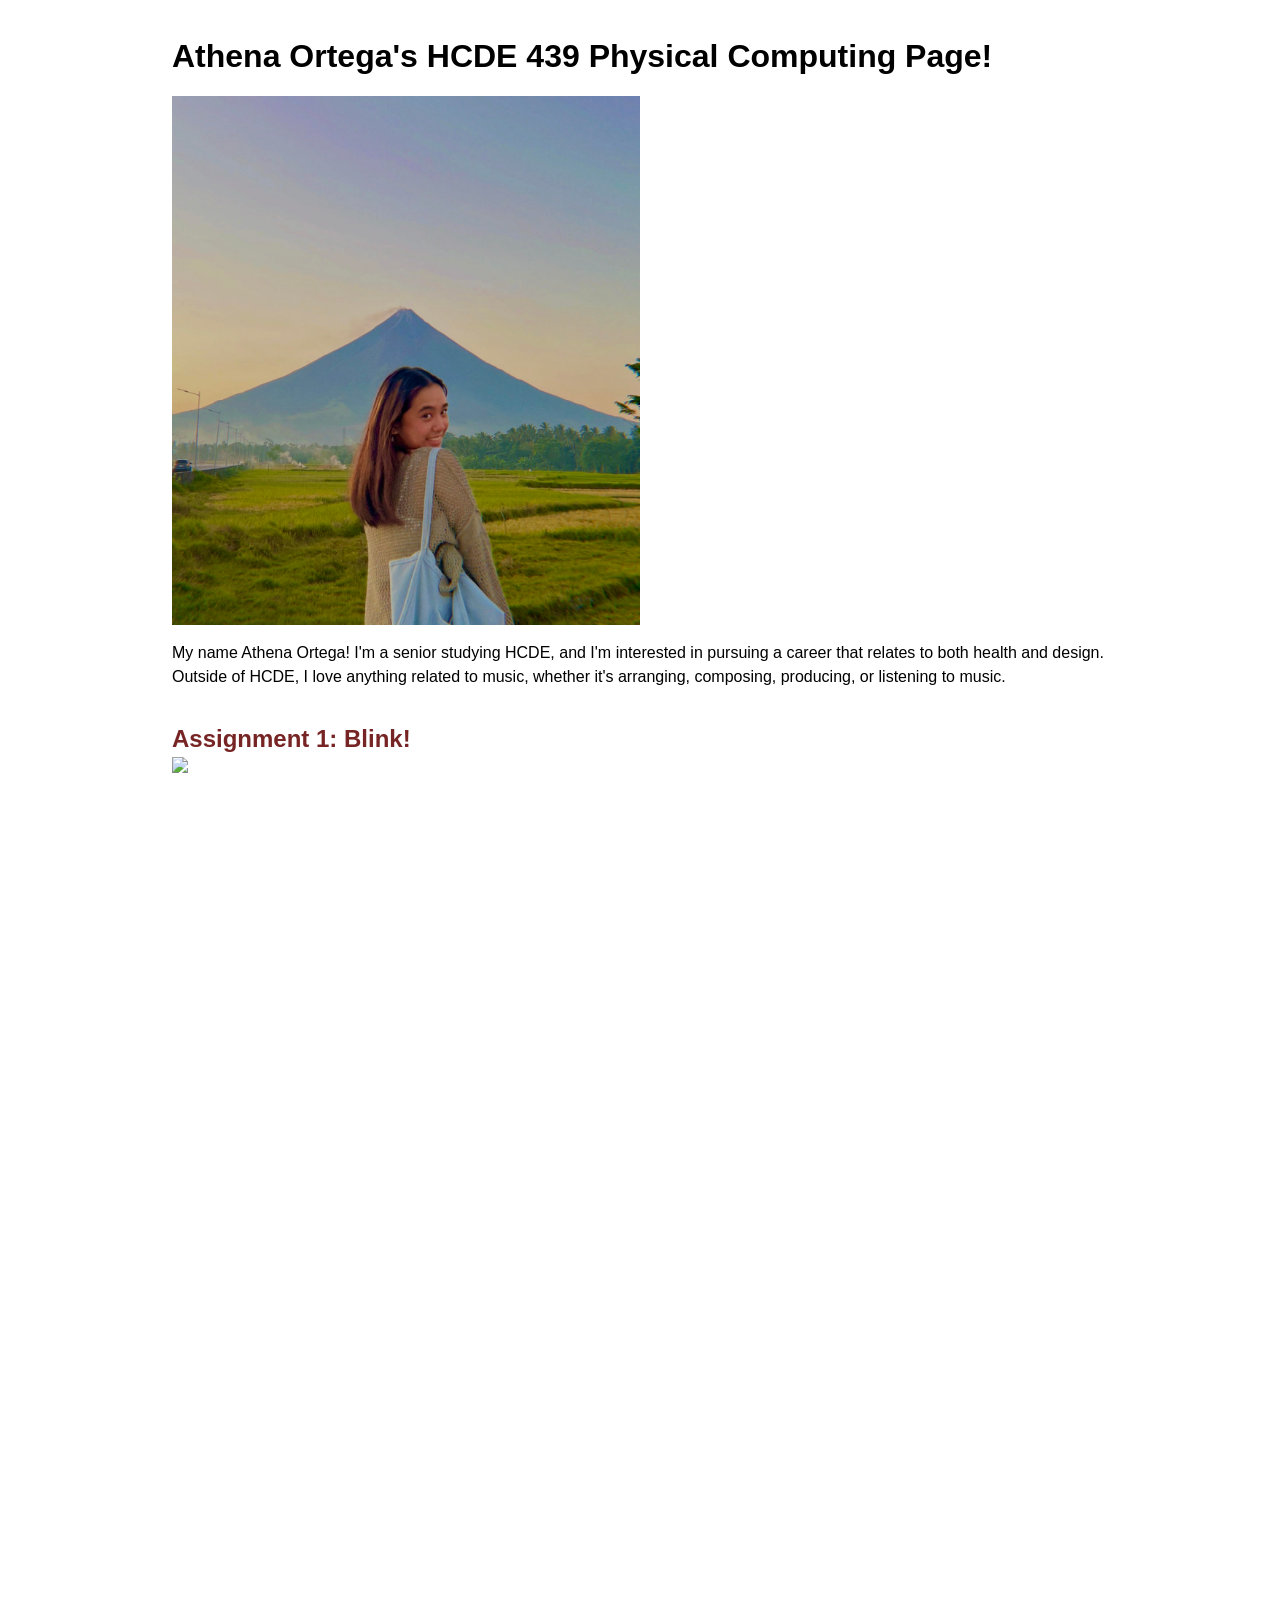
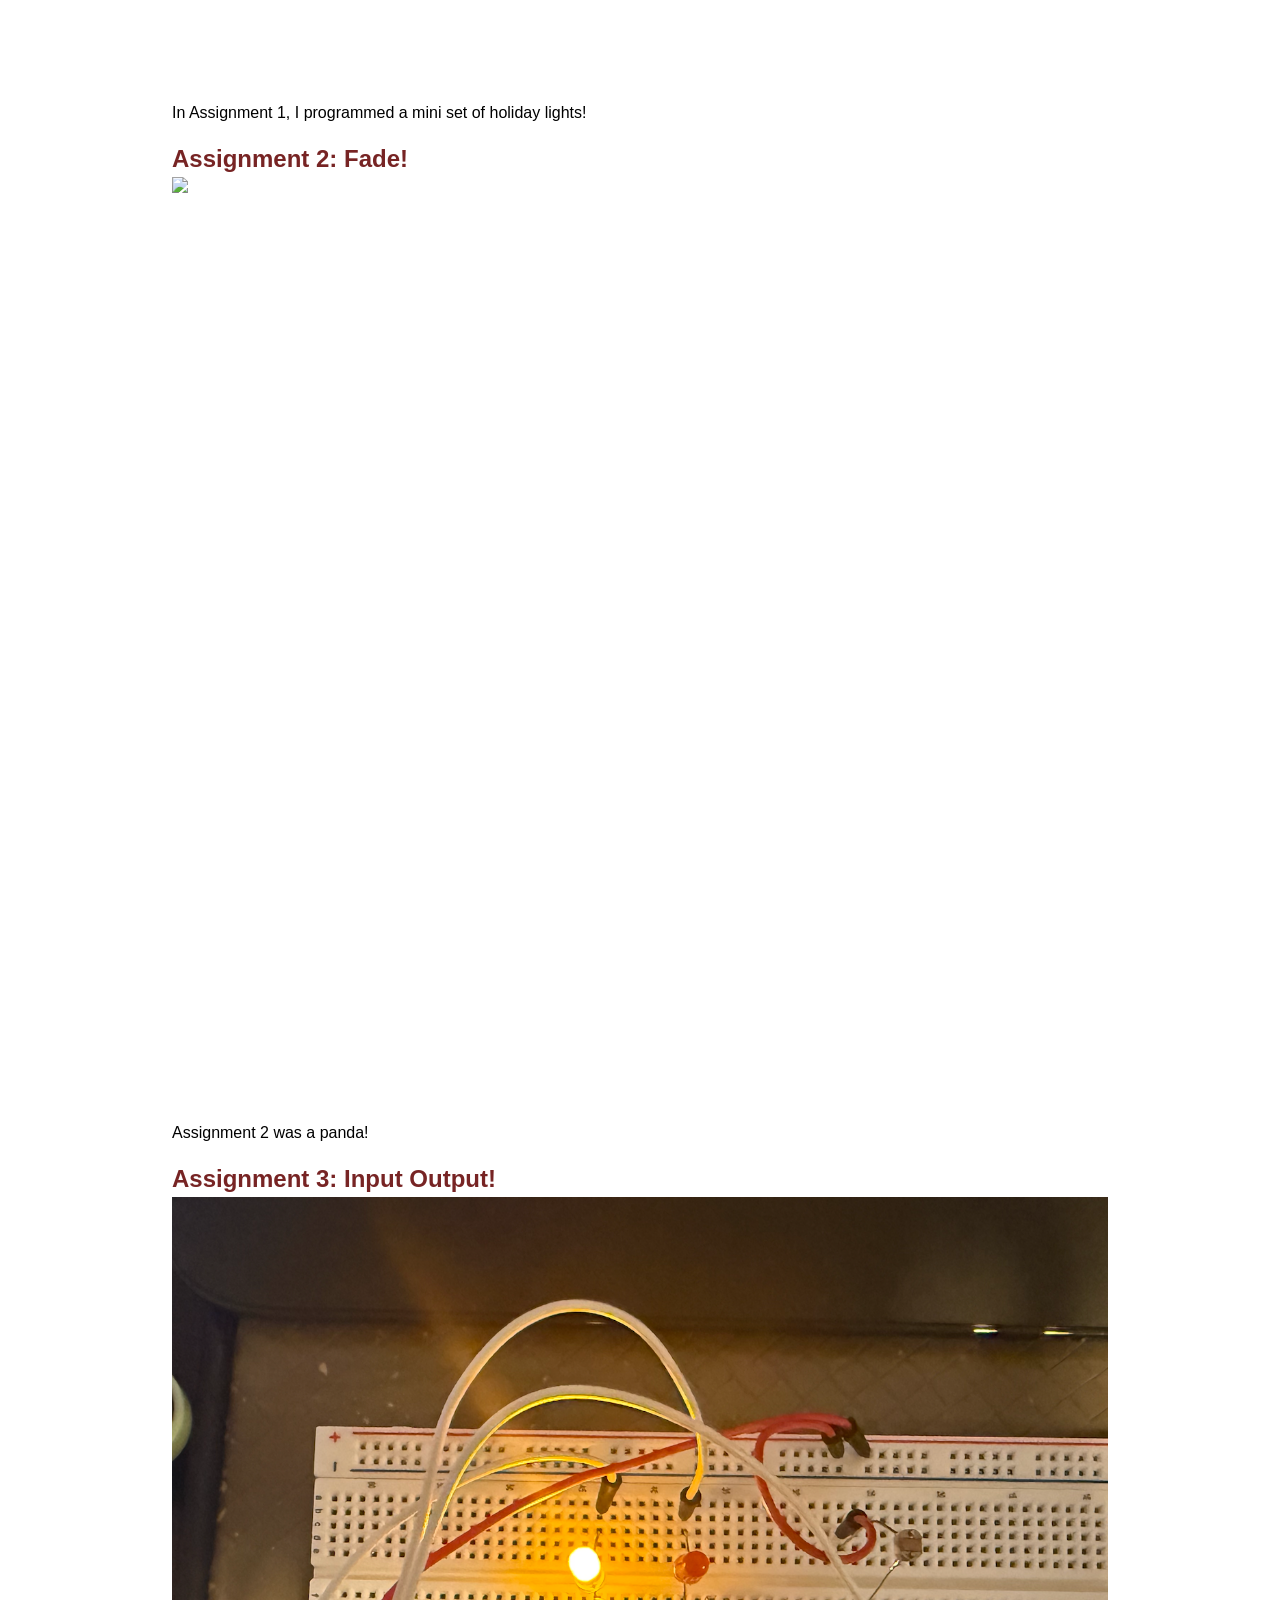
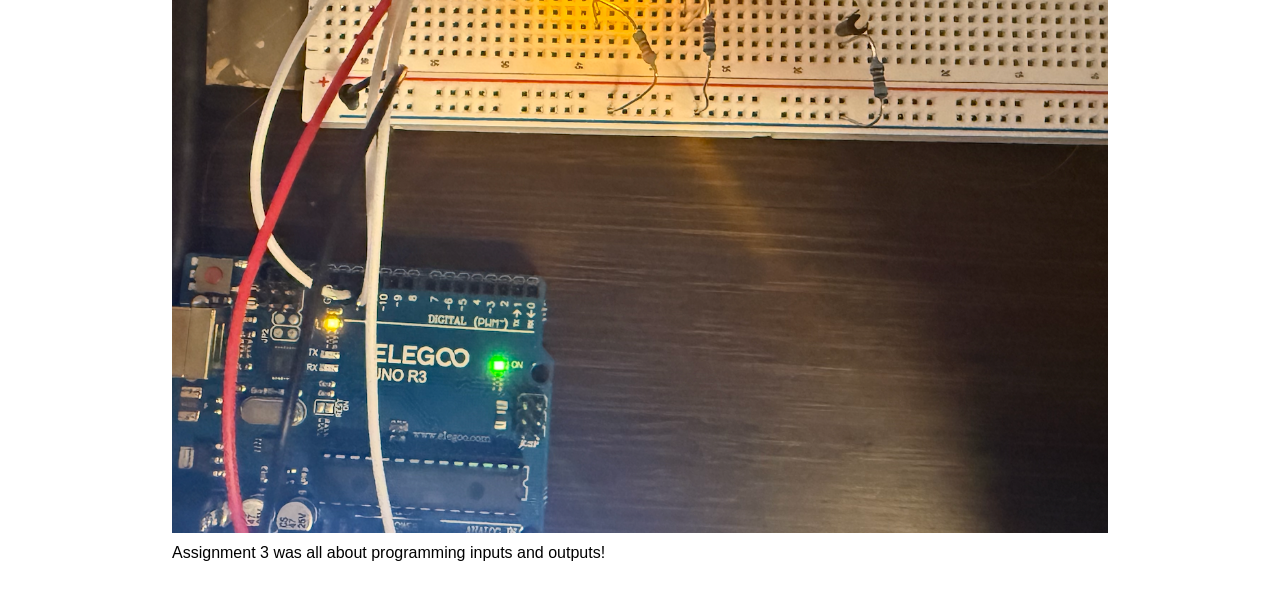
==== docs/index.html @ edb91217 "Update index.html" ====
<!DOCTYPE html>
<html>
  <head>
    <meta charset="utf-8" />
    <meta name="viewport" content="width=device-width, maximum-scale=1.0" />

    <title>Athena Ortega's HCDE 439 Physical Computing Page!</title>

    <link href="style.css" rel="stylesheet" />
  </head>
  <body>
    <h1>Athena Ortega's HCDE 439 Physical Computing Page!</h1>

    <div class="header">
      <img src="AthenaPhoto.jpeg" />
      <p>
        My name Athena Ortega! I'm a senior studying HCDE, and I'm interested in
        pursuing a career that relates to both health and design. Outside of HCDE, I love 
        anything related to music, whether it's arranging, composing, producing, or
        listening to music.
      </p>
    </div>

    <div class="grid">
      <div class="assignment">
        <a href="a1.html">
          <h2>Assignment 1: Blink!</h2>
          <img src="A1_Blinky.gif" />
        </a>
        <p>In Assignment 1, I programmed a mini set of holiday lights!</p>
      </div>

      <div class="assignment">
        <a href="a2.html">
          <h2>Assignment 2: Fade!</h2>
          <img src="A2_Fade_Compressed_Final.png" />
        </a>
        <p>Assignment 2 was a panda!</p>
      </div>


      <div class="assignment">
        <a href="a3.html">
          <h2>Assignment 3: Input Output!</h2>
          <img src="A3_Overview_Photo_Final.png" />
        </a>
        <p>Assignment 3 was all about programming inputs and outputs!</p>
      </div>
    </div>
  </body>
</html>
---- docs/style.css ----
@import url("https://fonts.googleapis.com/css2?family=Inter:wght@100;200;300;400;500;600;700;800;900&display=swap");

*,
*::before,
*::after {
  box-sizing: border-box;
}

* {
  margin: 0;
}

img,
picture,
video,
canvas,
svg {
  display: block;
  max-width: 100%;
}

body {
  font-family: "Inter", sans-serif;
  line-height: 1.5;
  -webkit-font-smoothing: antialiased;
  max-width: 1000px;
  padding: 2em;
  margin: auto;
}

h1 {
  font-weight: 800;
}

h2 {
  font-weight: 700;
}

.header {
  display: flex;
  flex-direction: column;
  gap: 1em;
  margin-top: 1em;
}

.header img {
  width: 50%;
  object-fit: cover;
}

body {
  column-count: 1;
  font-family: Arial, sans-serif;
}

.grid {
  display: grid;
  grid-template-columns: 1fr;
  gap: 1em;
  margin-top: 2em;
}

.assignment a {
  color: #772424;
  text-decoration: none;
}

.assignment a:hover {
  color: #f06;
}

.assignment img {
  aspect-ratio: 1;
  object-fit: cover;
}

.assignment p {
  margin-top: 0.5em;
}
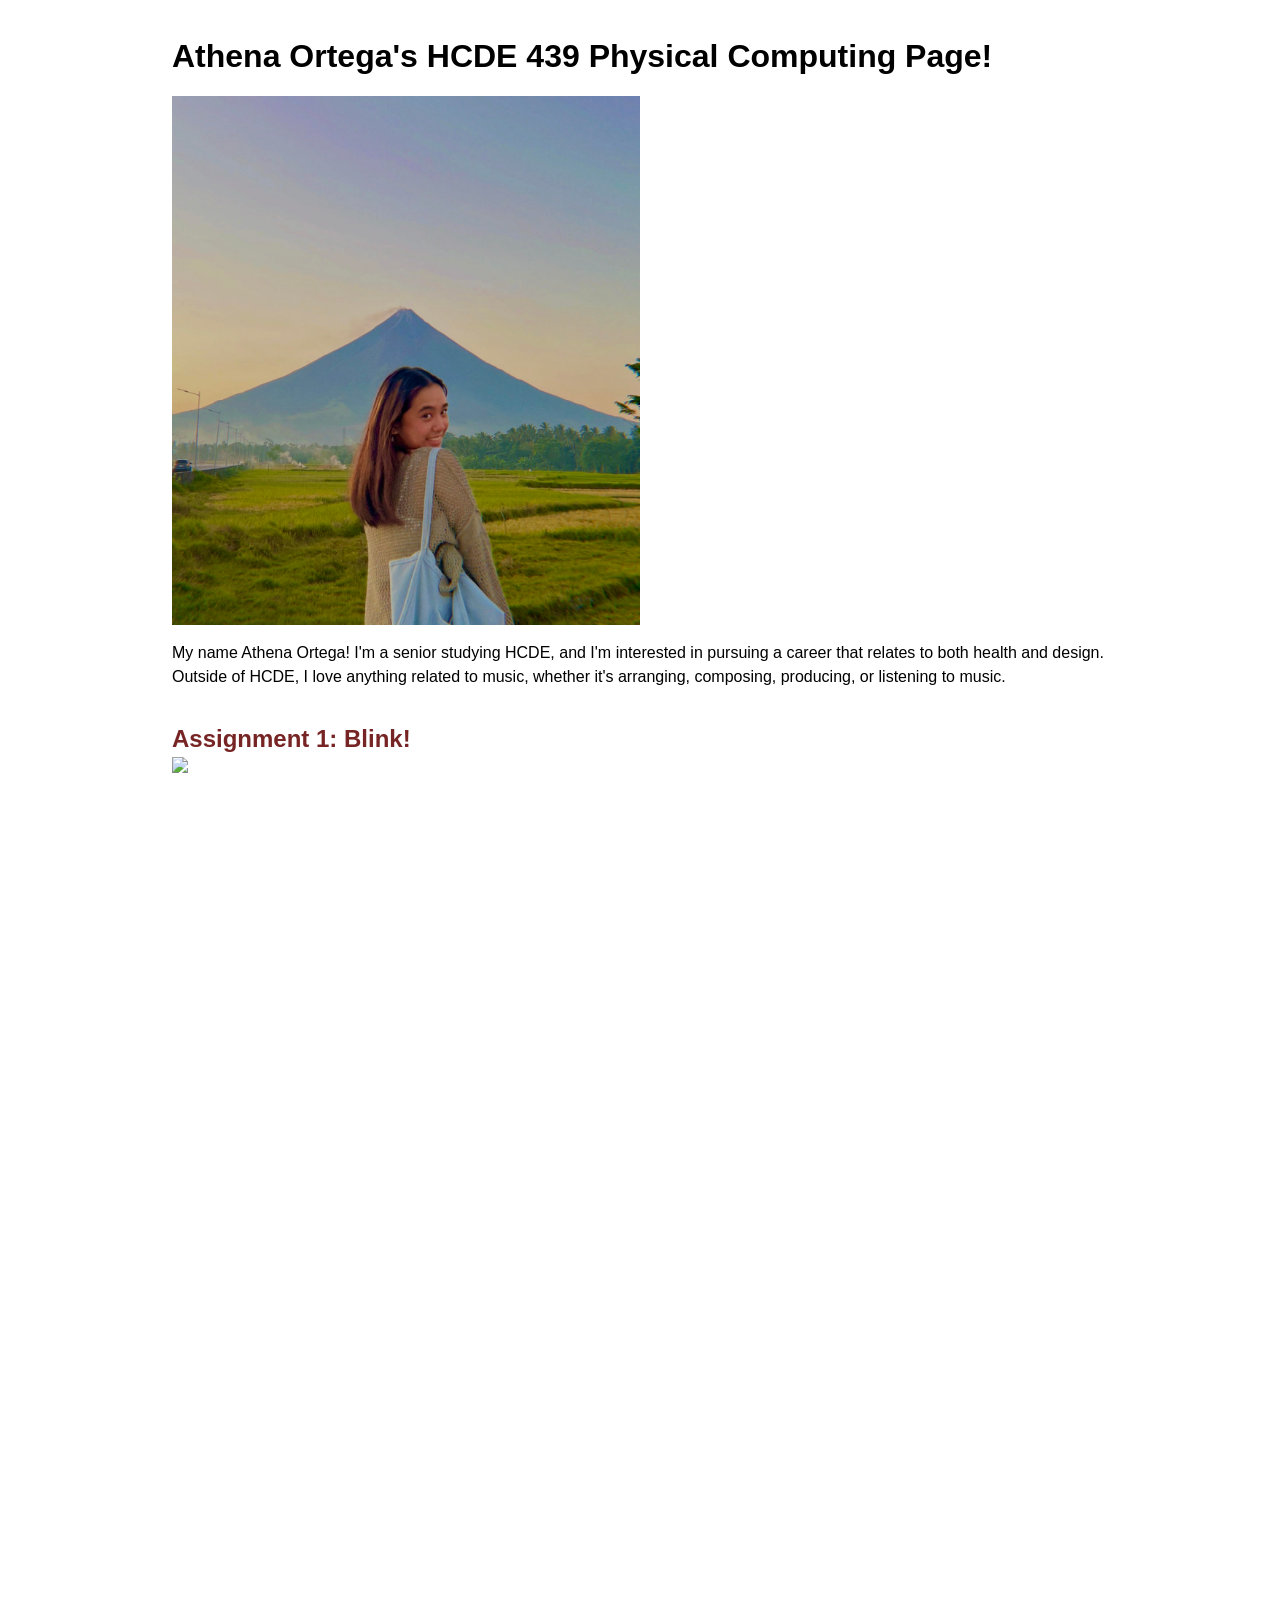
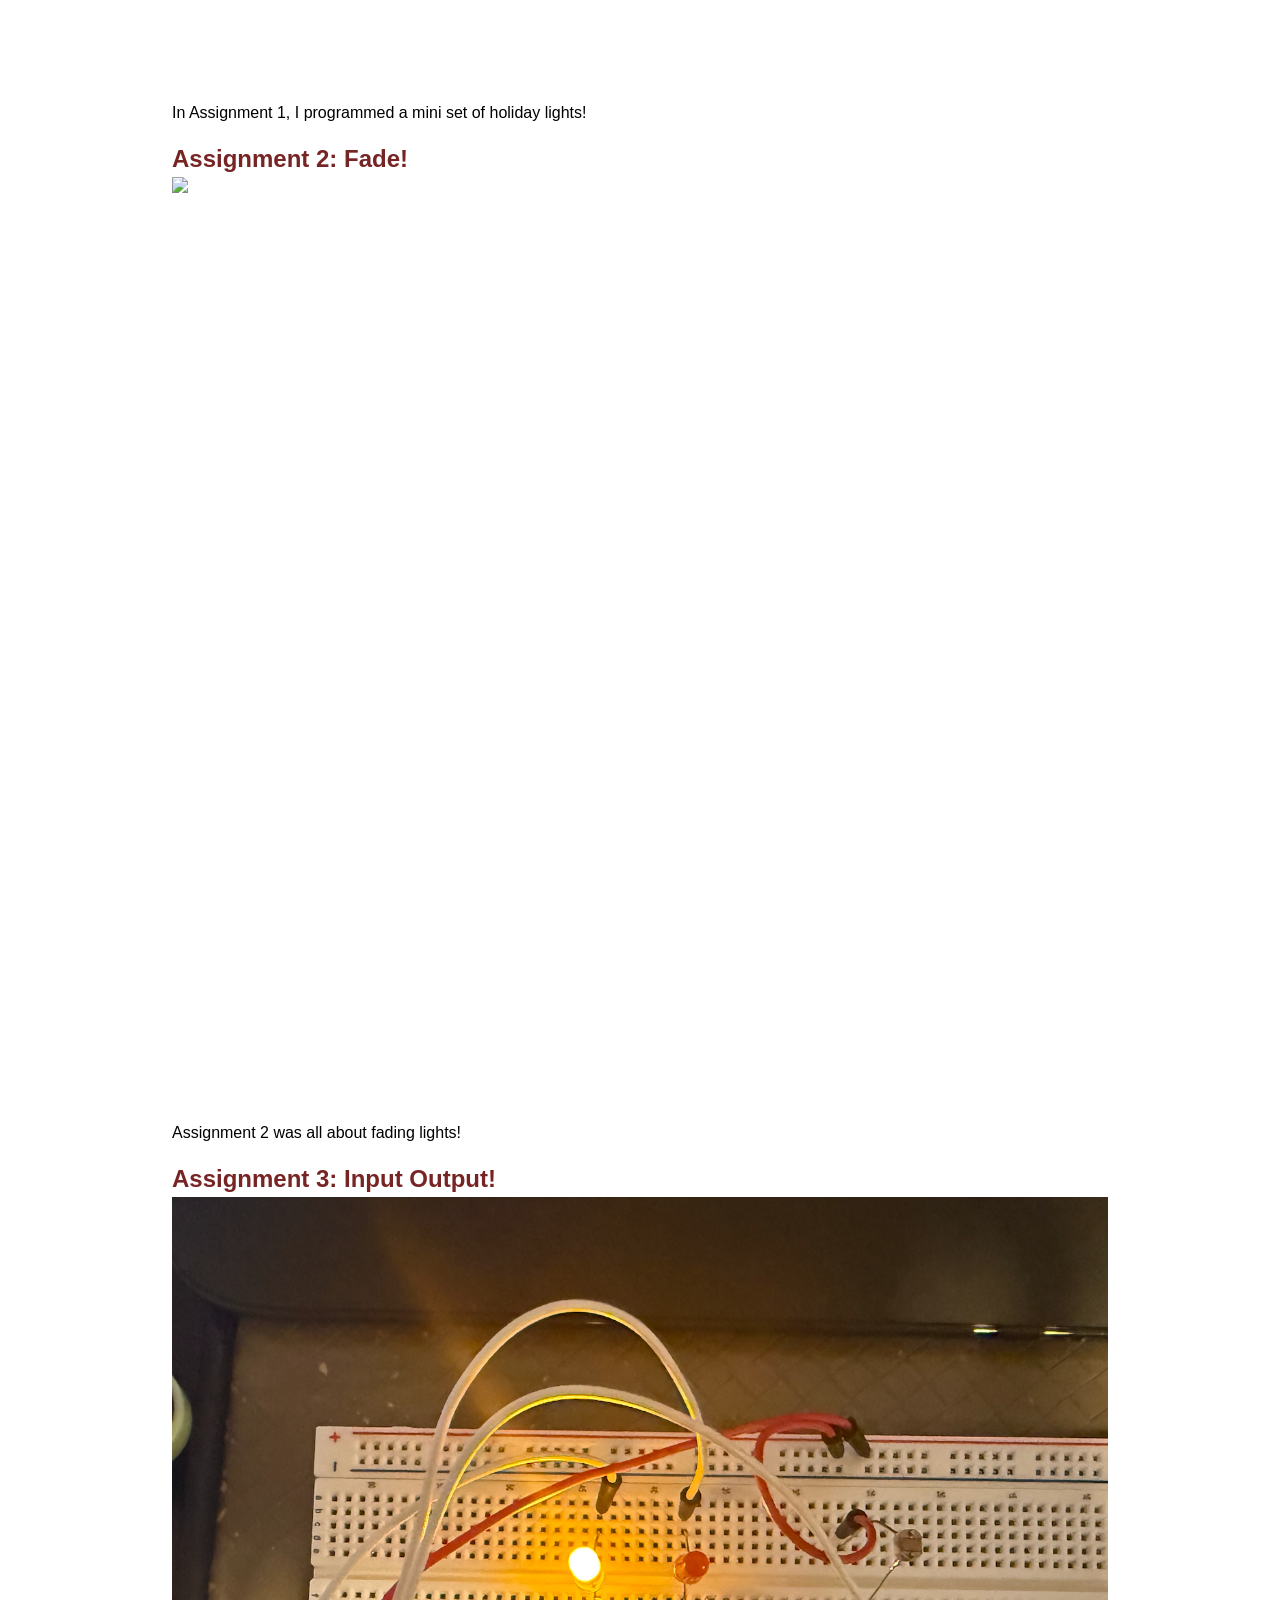
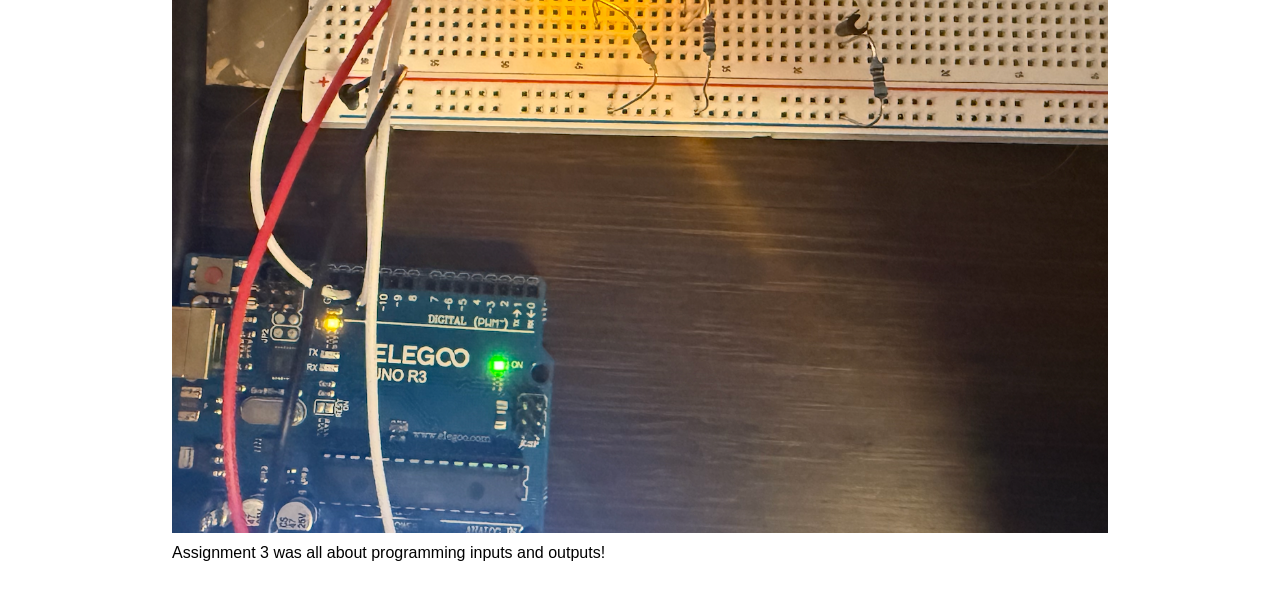
==== commit dabba1a5: "Update index.html" ====
--- a/docs/index.html
+++ b/docs/index.html
@@ -35,7 +35,7 @@
           <h2>Assignment 2: Fade!</h2>
           <img src="A2_Fade_Compressed_Final.png" />
         </a>
-        <p>Assignment 2 was a panda!</p>
+        <p>Assignment 2 was all about fading lights!</p>
       </div>
 
 
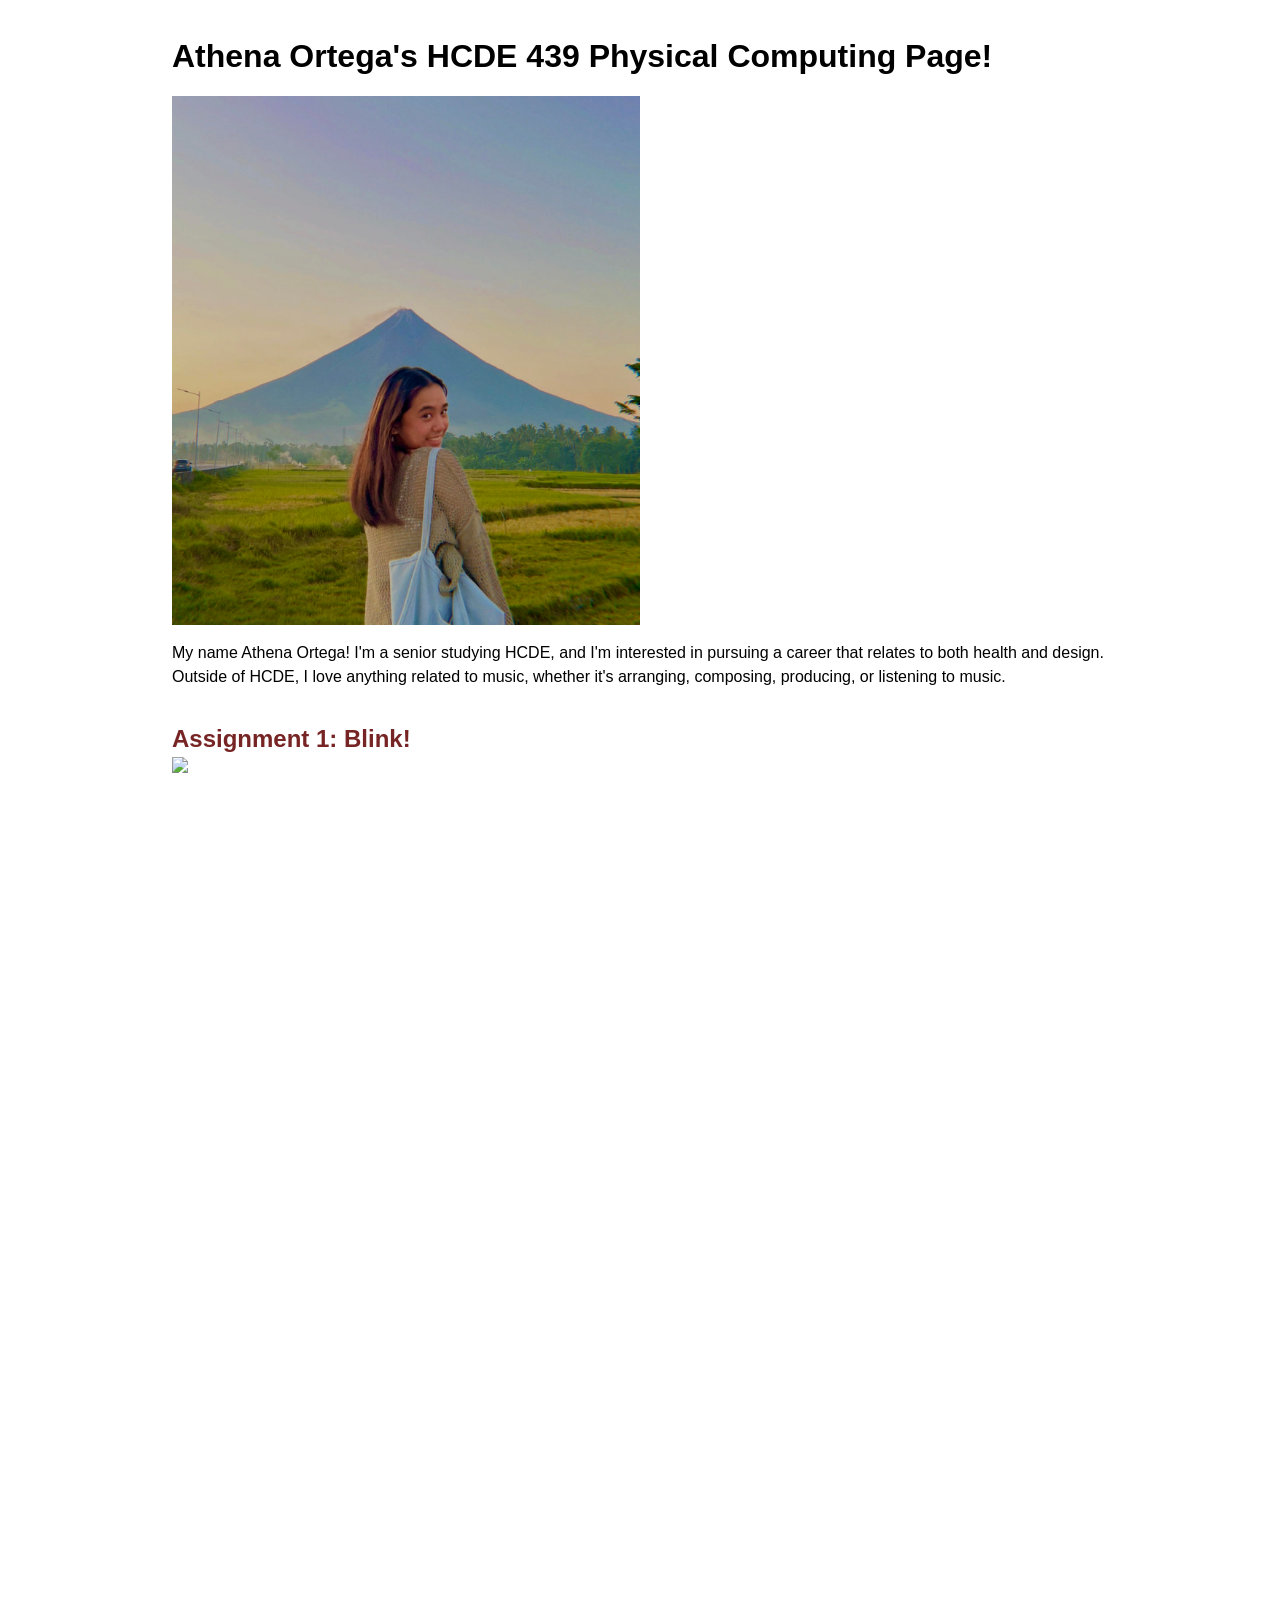
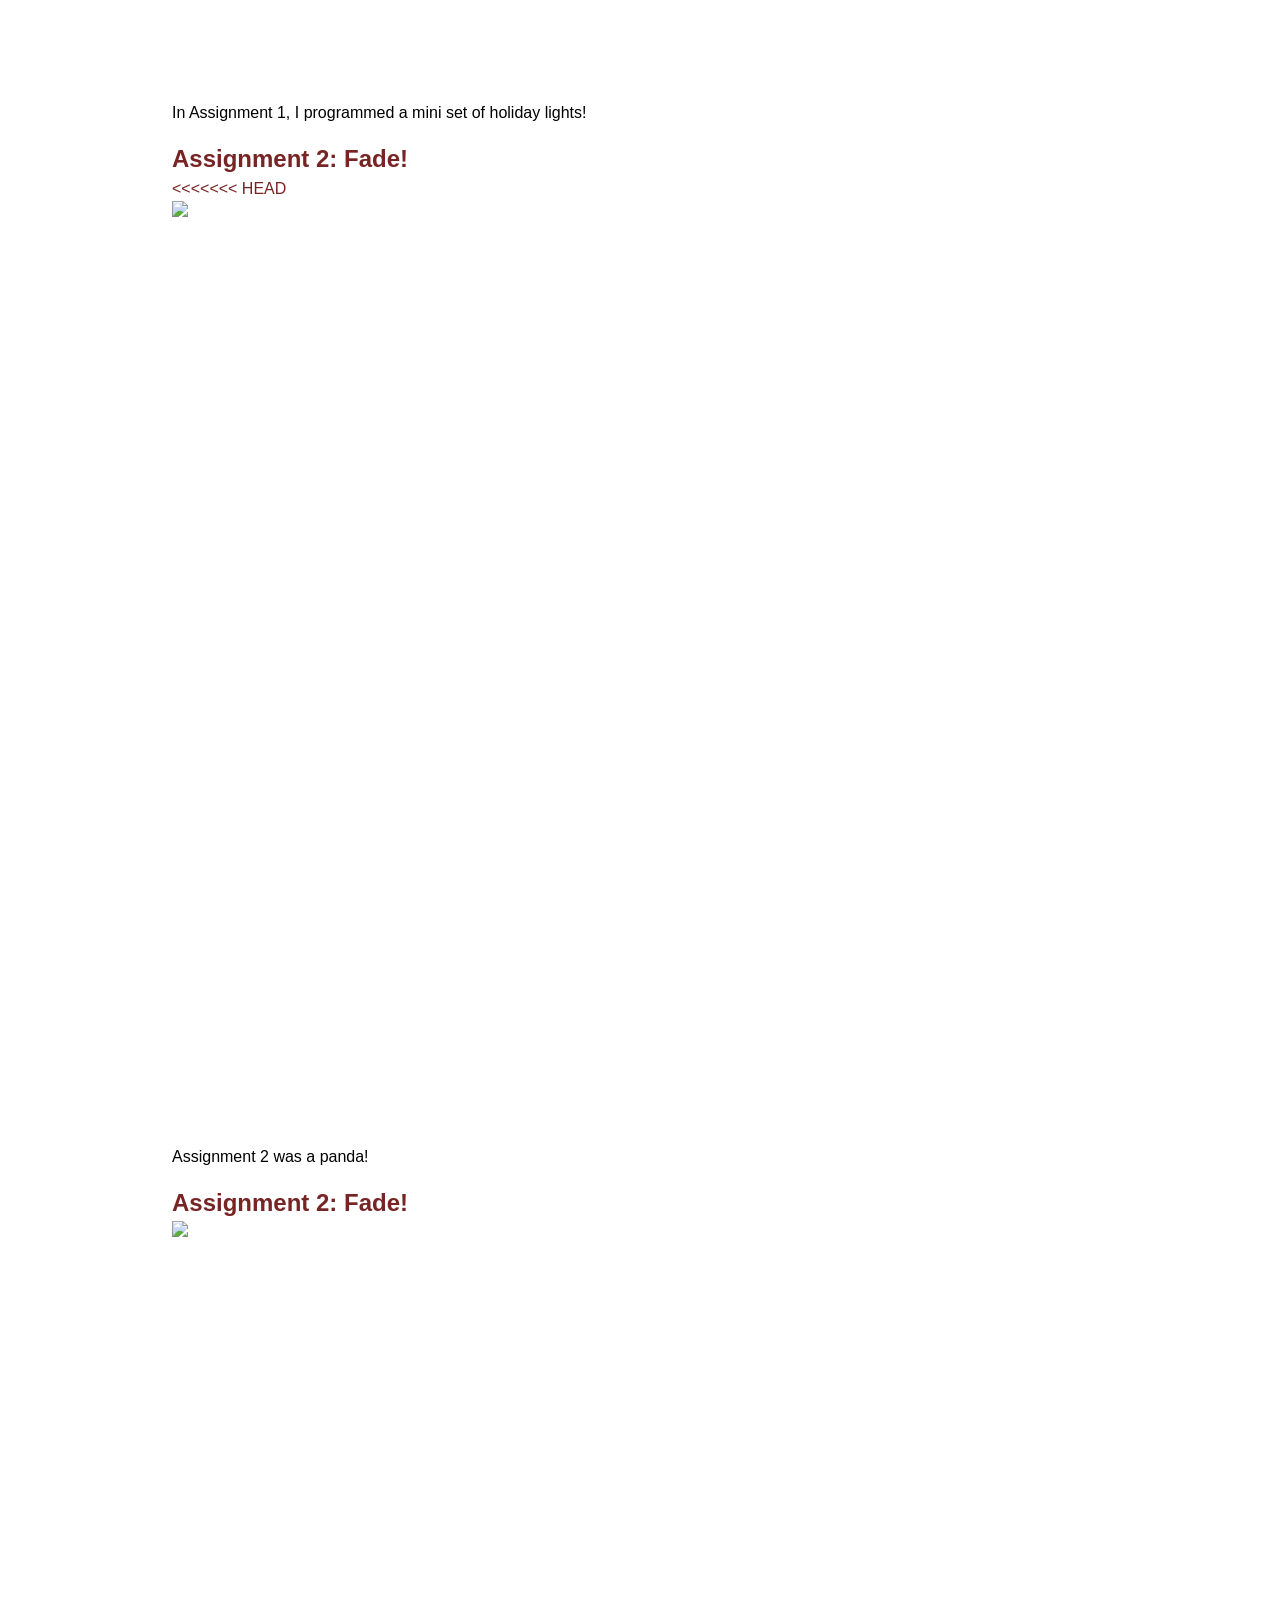
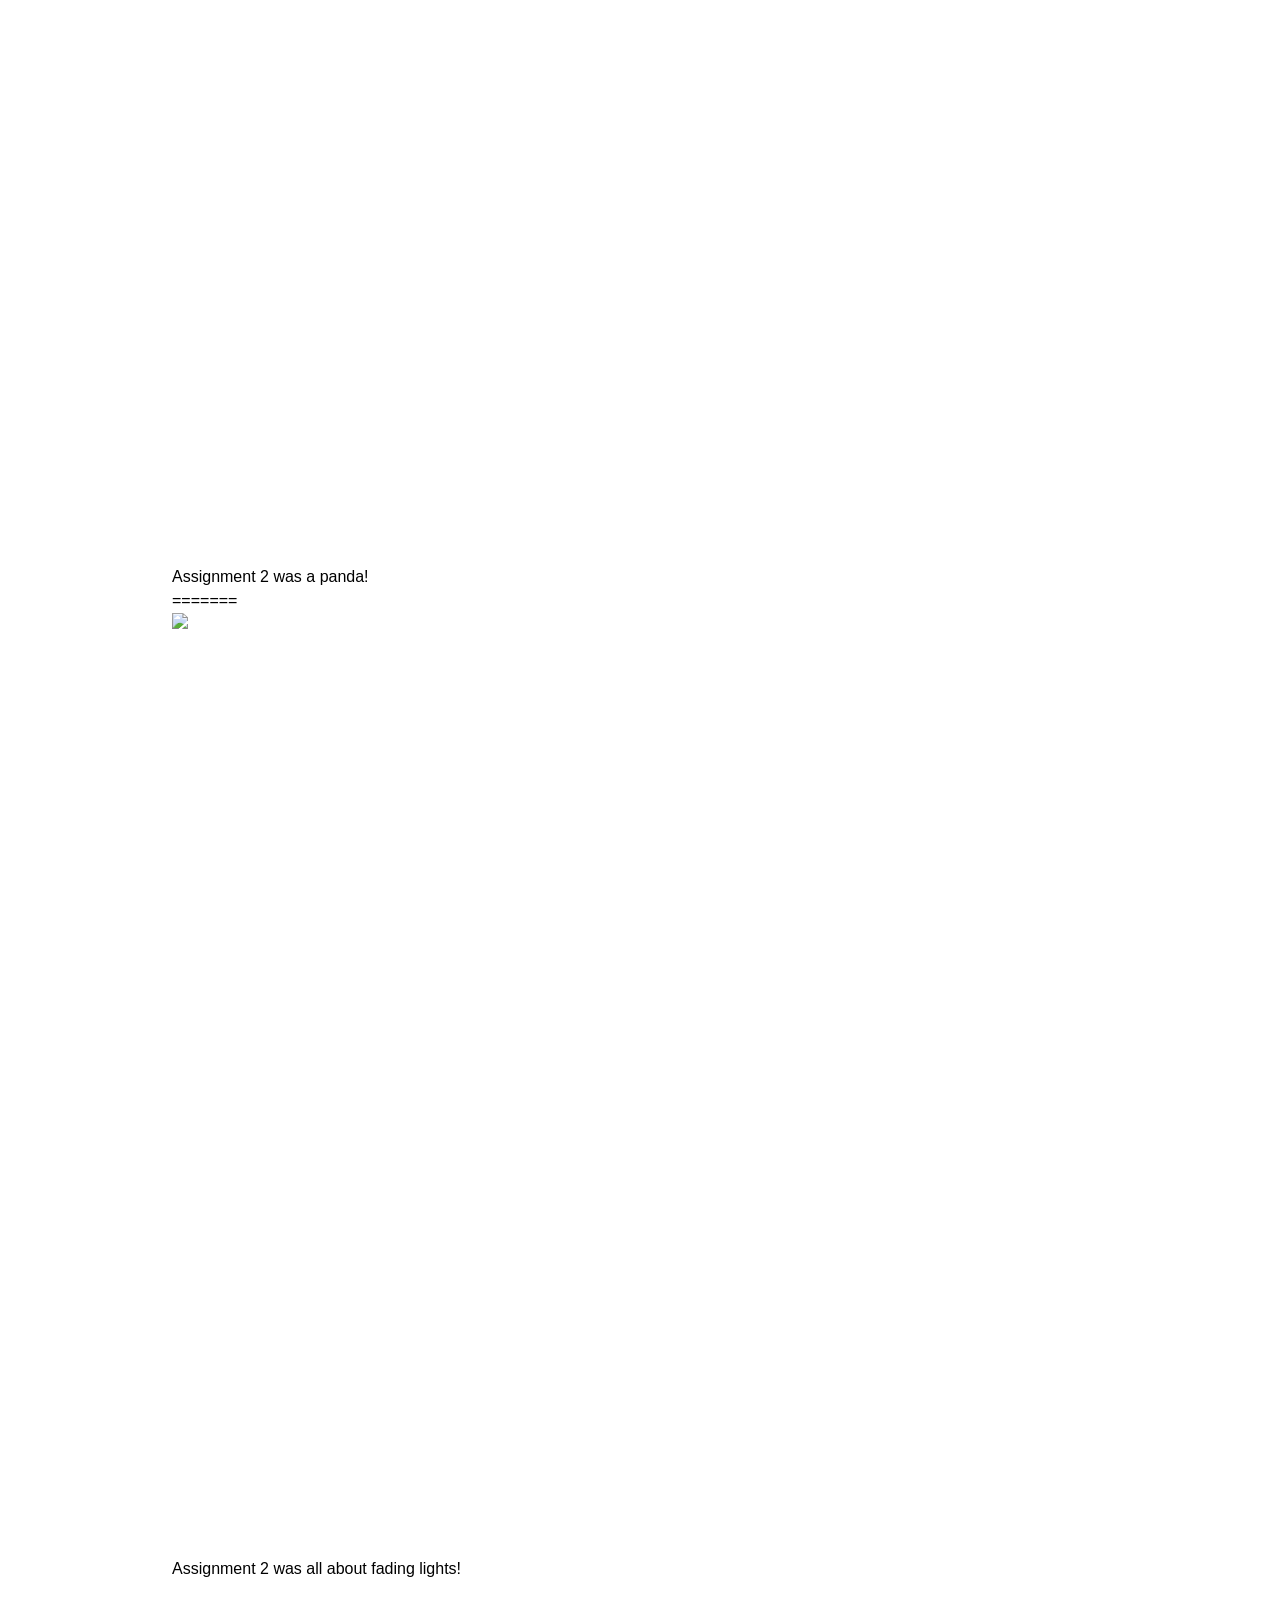
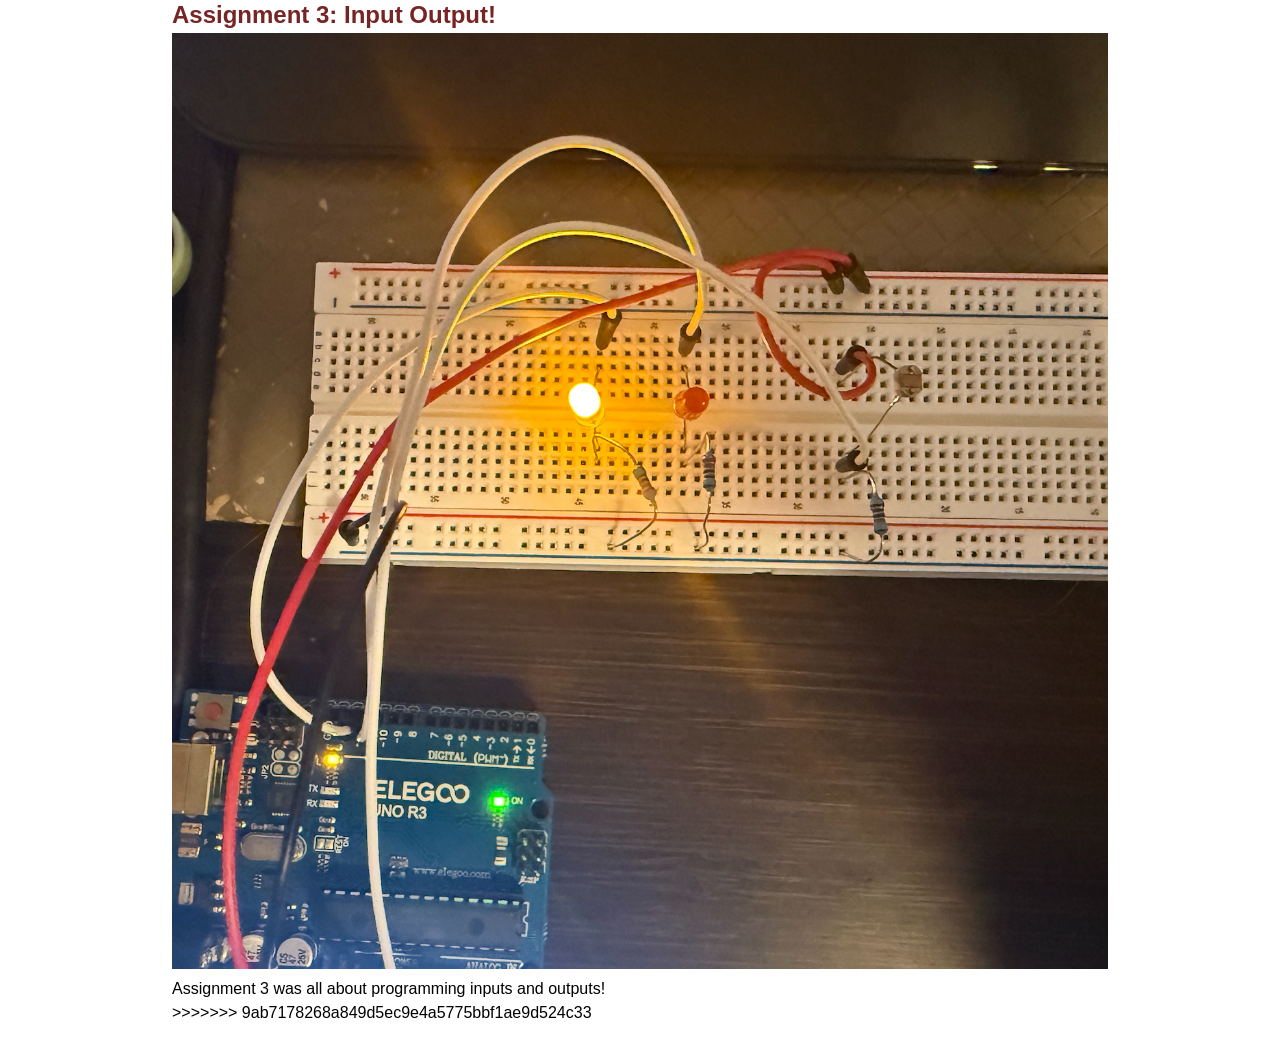
==== commit c175c98b: "Merge branch 'main' of https://github.com/athenaortega/hcde439" ====
--- a/docs/index.html
+++ b/docs/index.html
@@ -33,6 +33,19 @@
       <div class="assignment">
         <a href="a2.html">
           <h2>Assignment 2: Fade!</h2>
+<<<<<<< HEAD
+          <img src="red-panda.jpg" />
+        </a>
+        <p>Assignment 2 was a panda!</p>
+      </div>
+
+      <div class="assignment">
+        <a href="a2.html">
+          <h2>Assignment 2: Fade!</h2>
+          <img src="red-panda.jpg" />
+        </a>
+        <p>Assignment 2 was a panda!</p>
+=======
           <img src="A2_Fade_Compressed_Final.png" />
         </a>
         <p>Assignment 2 was all about fading lights!</p>
@@ -45,6 +58,7 @@
           <img src="A3_Overview_Photo_Final.png" />
         </a>
         <p>Assignment 3 was all about programming inputs and outputs!</p>
+>>>>>>> 9ab7178268a849d5ec9e4a5775bbf1ae9d524c33
       </div>
     </div>
   </body>
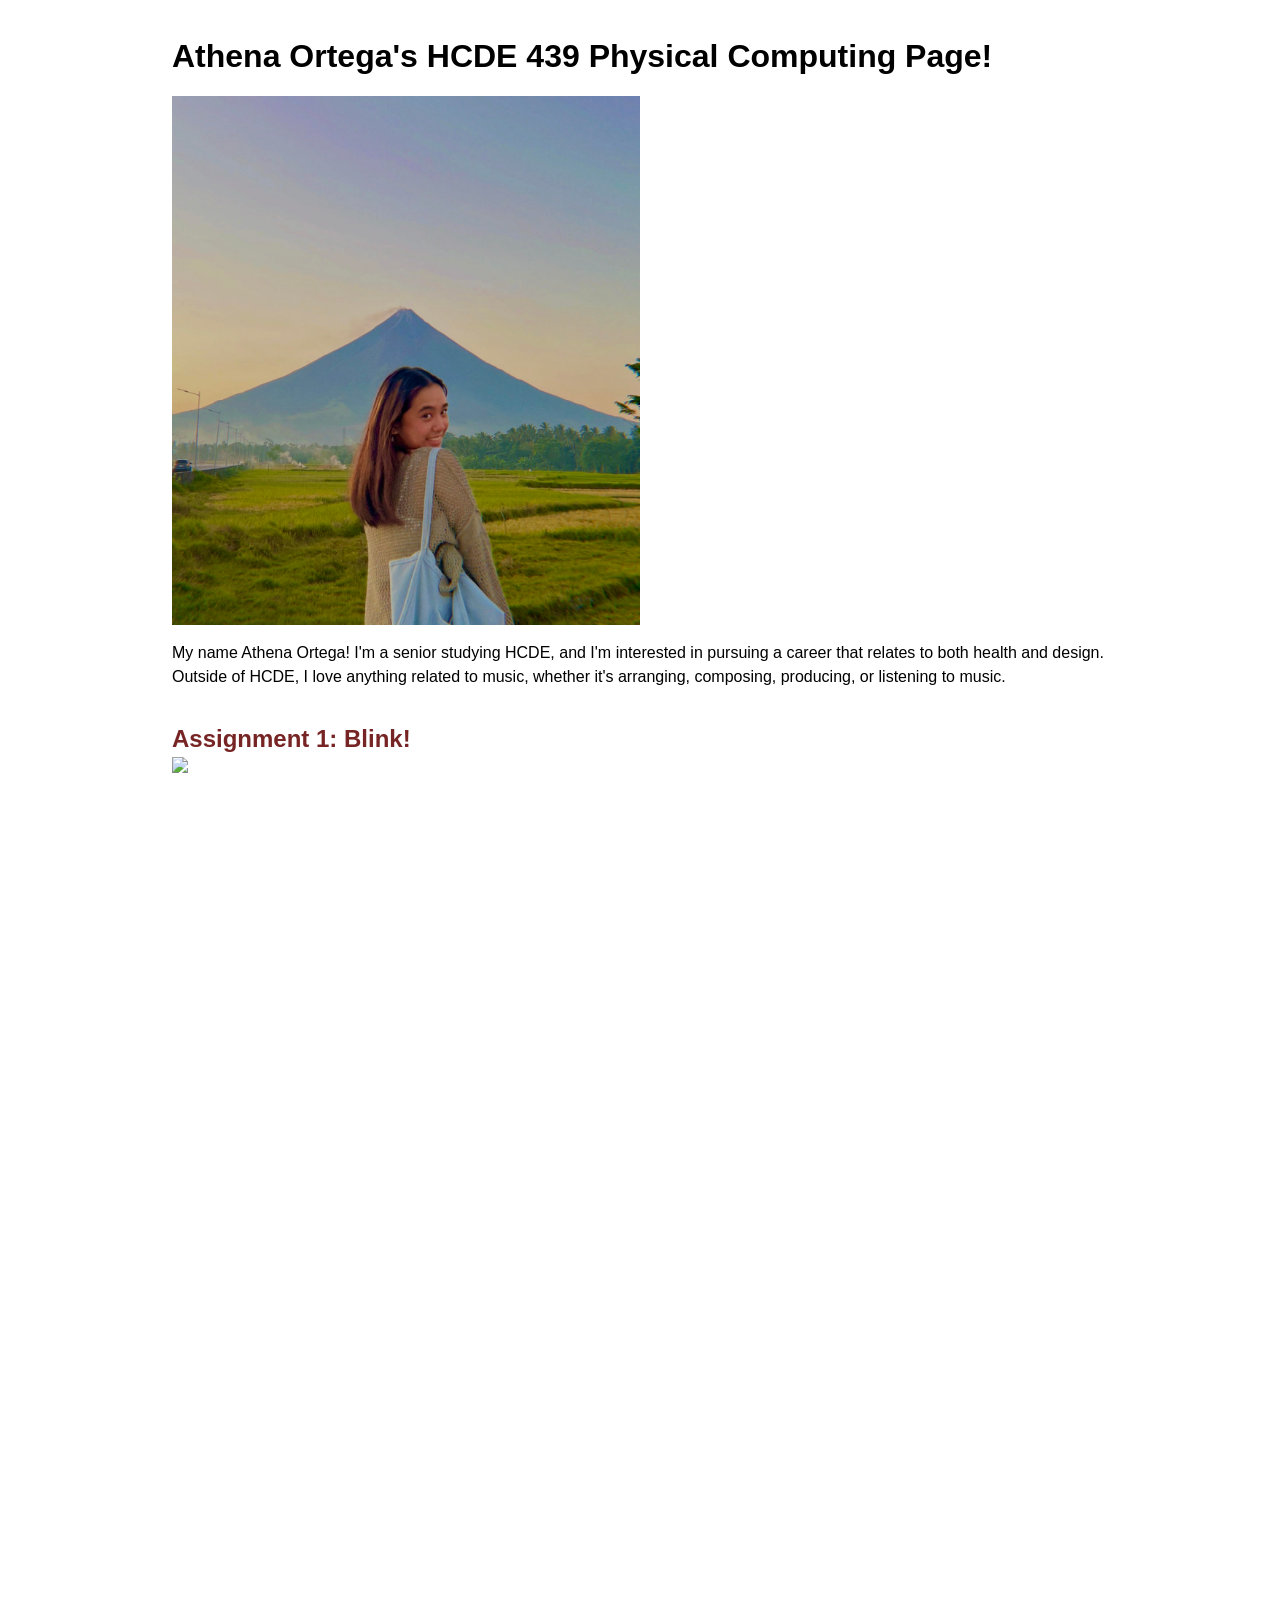
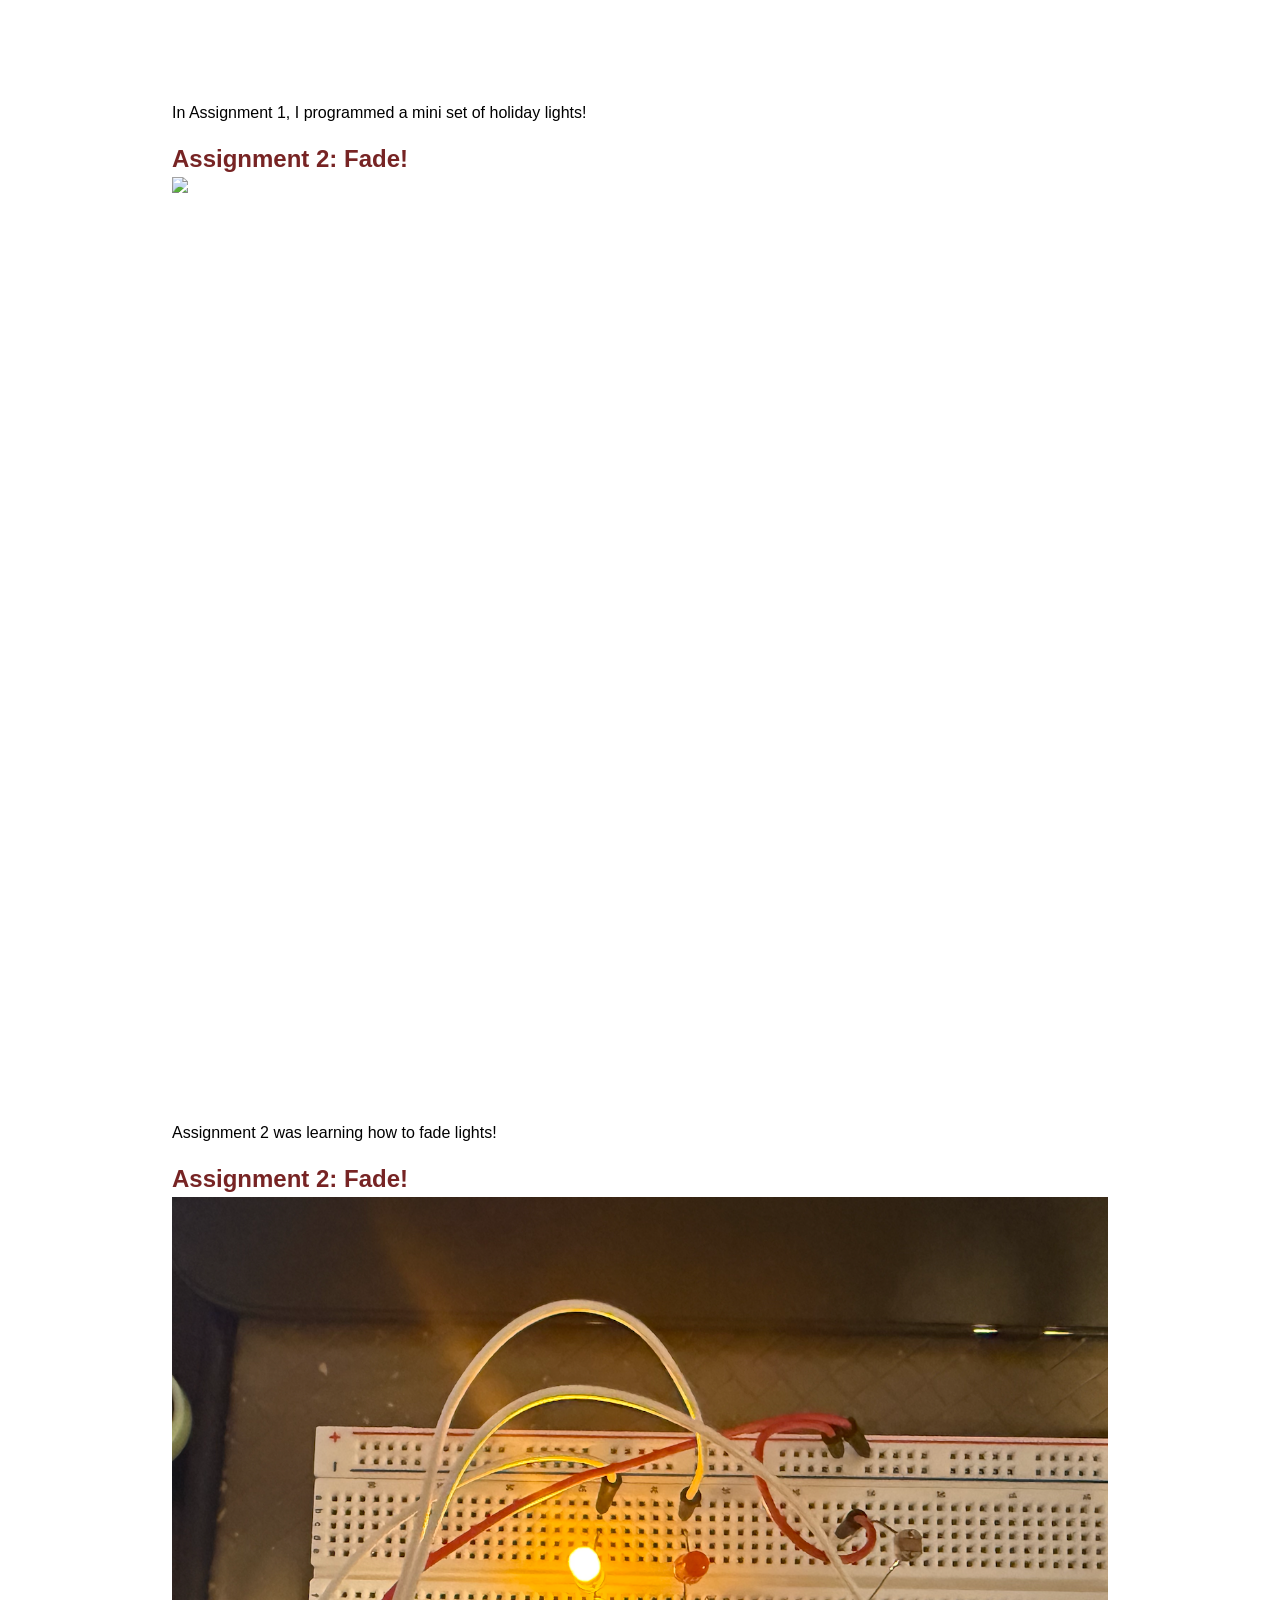
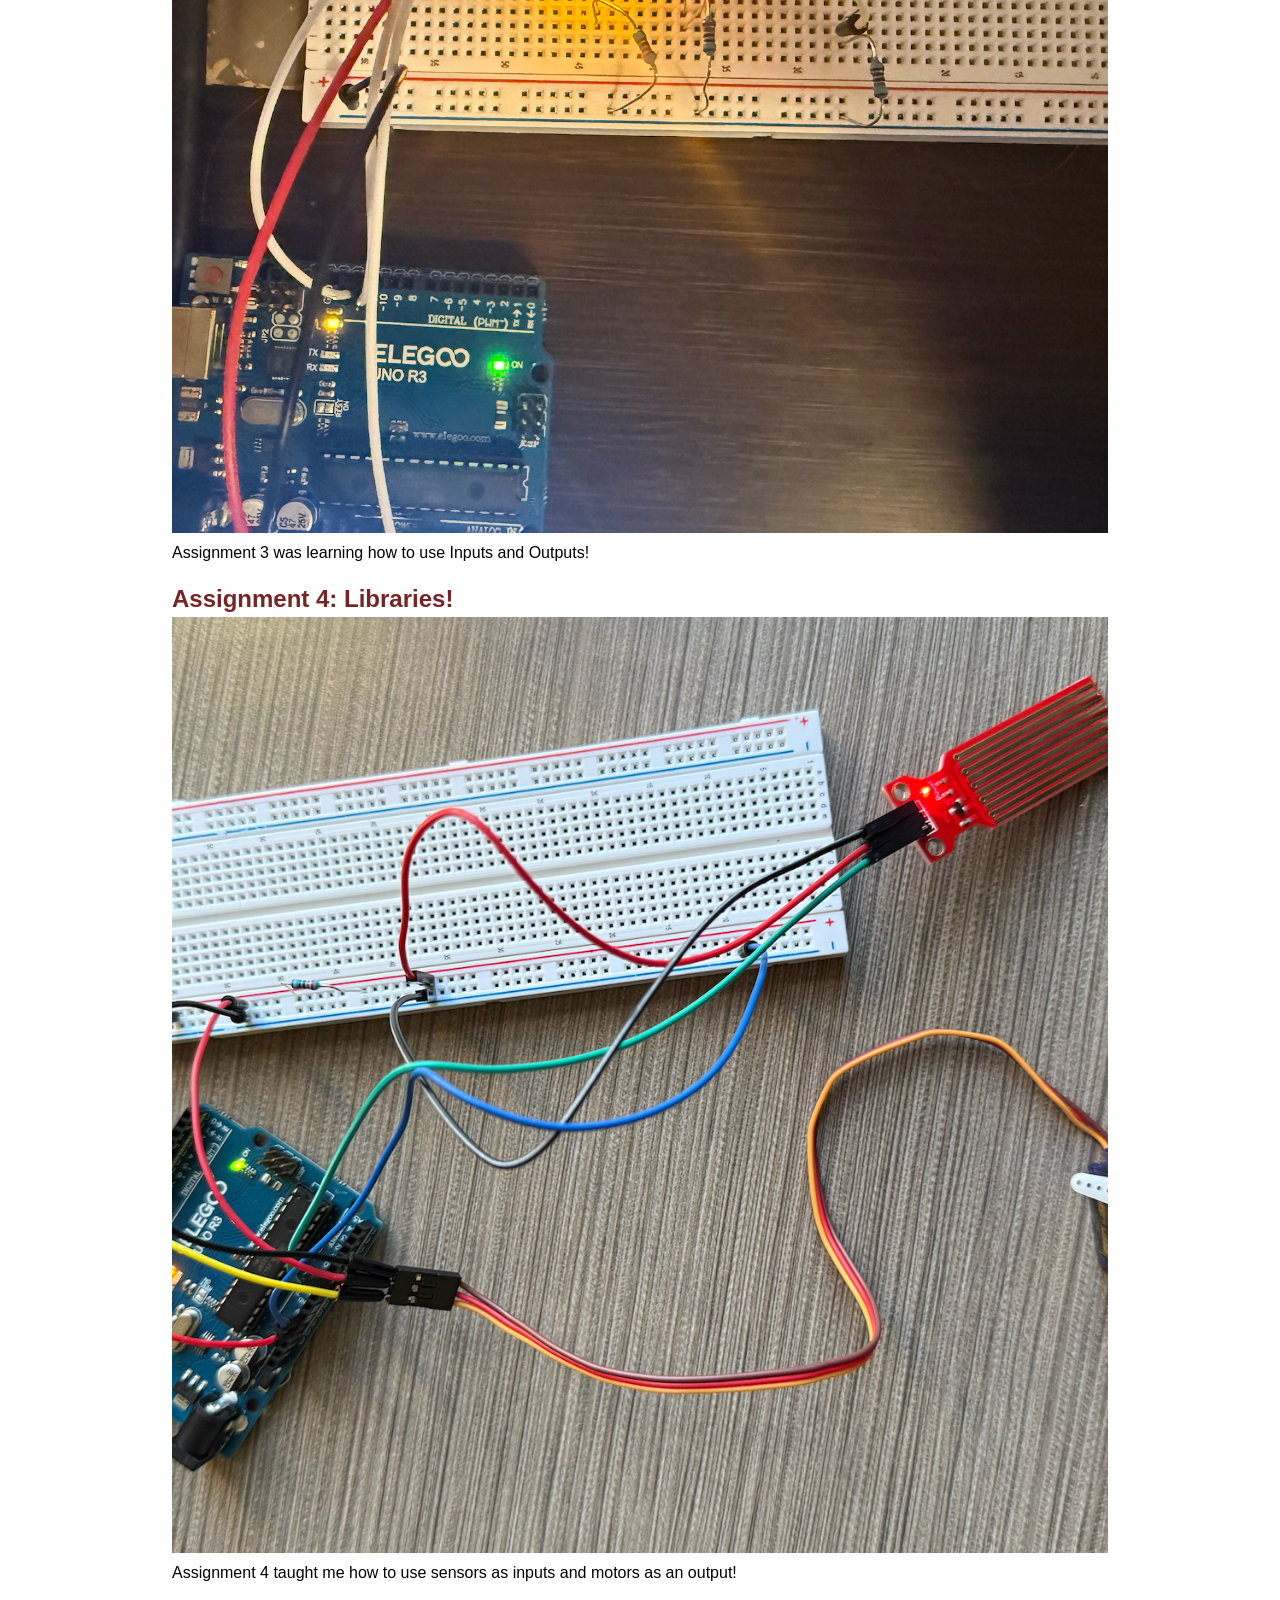
==== commit 4c15002a: "Updated Index file." ====
--- a/docs/index.html
+++ b/docs/index.html
@@ -33,33 +33,30 @@
       <div class="assignment">
         <a href="a2.html">
           <h2>Assignment 2: Fade!</h2>
-<<<<<<< HEAD
           <img src="red-panda.jpg" />
         </a>
-        <p>Assignment 2 was a panda!</p>
+        <p>Assignment 2 was learning how to fade lights!</p>
       </div>
 
       <div class="assignment">
         <a href="a2.html">
           <h2>Assignment 2: Fade!</h2>
-          <img src="red-panda.jpg" />
+          <img src="A3_Overview_Photo_Final.png" />
         </a>
-        <p>Assignment 2 was a panda!</p>
-=======
-          <img src="A2_Fade_Compressed_Final.png" />
-        </a>
-        <p>Assignment 2 was all about fading lights!</p>
+        <p>Assignment 3 was learning how to use Inputs and Outputs!</p>
       </div>
 
 
       <div class="assignment">
-        <a href="a3.html">
-          <h2>Assignment 3: Input Output!</h2>
-          <img src="A3_Overview_Photo_Final.png" />
+        <a href="a4.html">
+          <h2>Assignment 4: Libraries!</h2>
+          <img src="A4_Overview_Circuit.png" />
         </a>
-        <p>Assignment 3 was all about programming inputs and outputs!</p>
->>>>>>> 9ab7178268a849d5ec9e4a5775bbf1ae9d524c33
+        <p>Assignment 4 taught me how to use sensors as inputs and motors as an output!</p>
       </div>
+
+
+  
     </div>
   </body>
 </html>
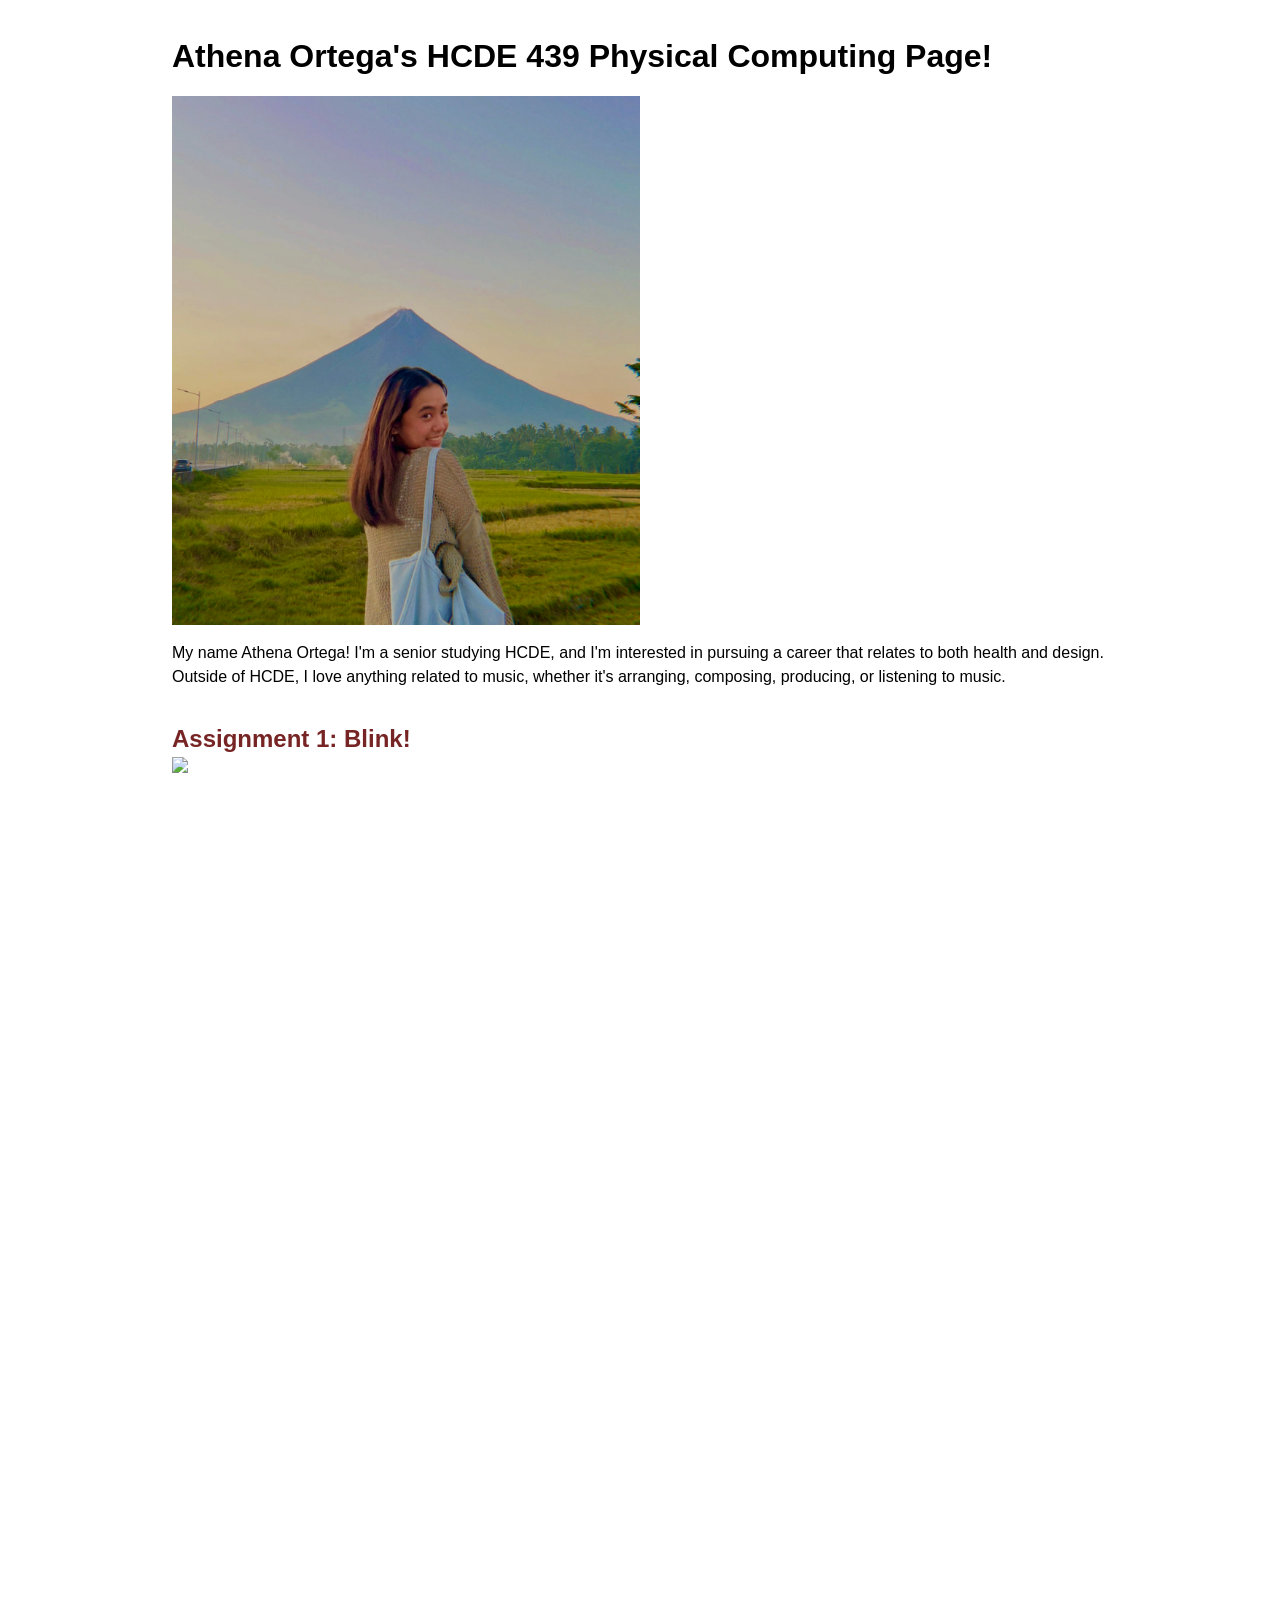
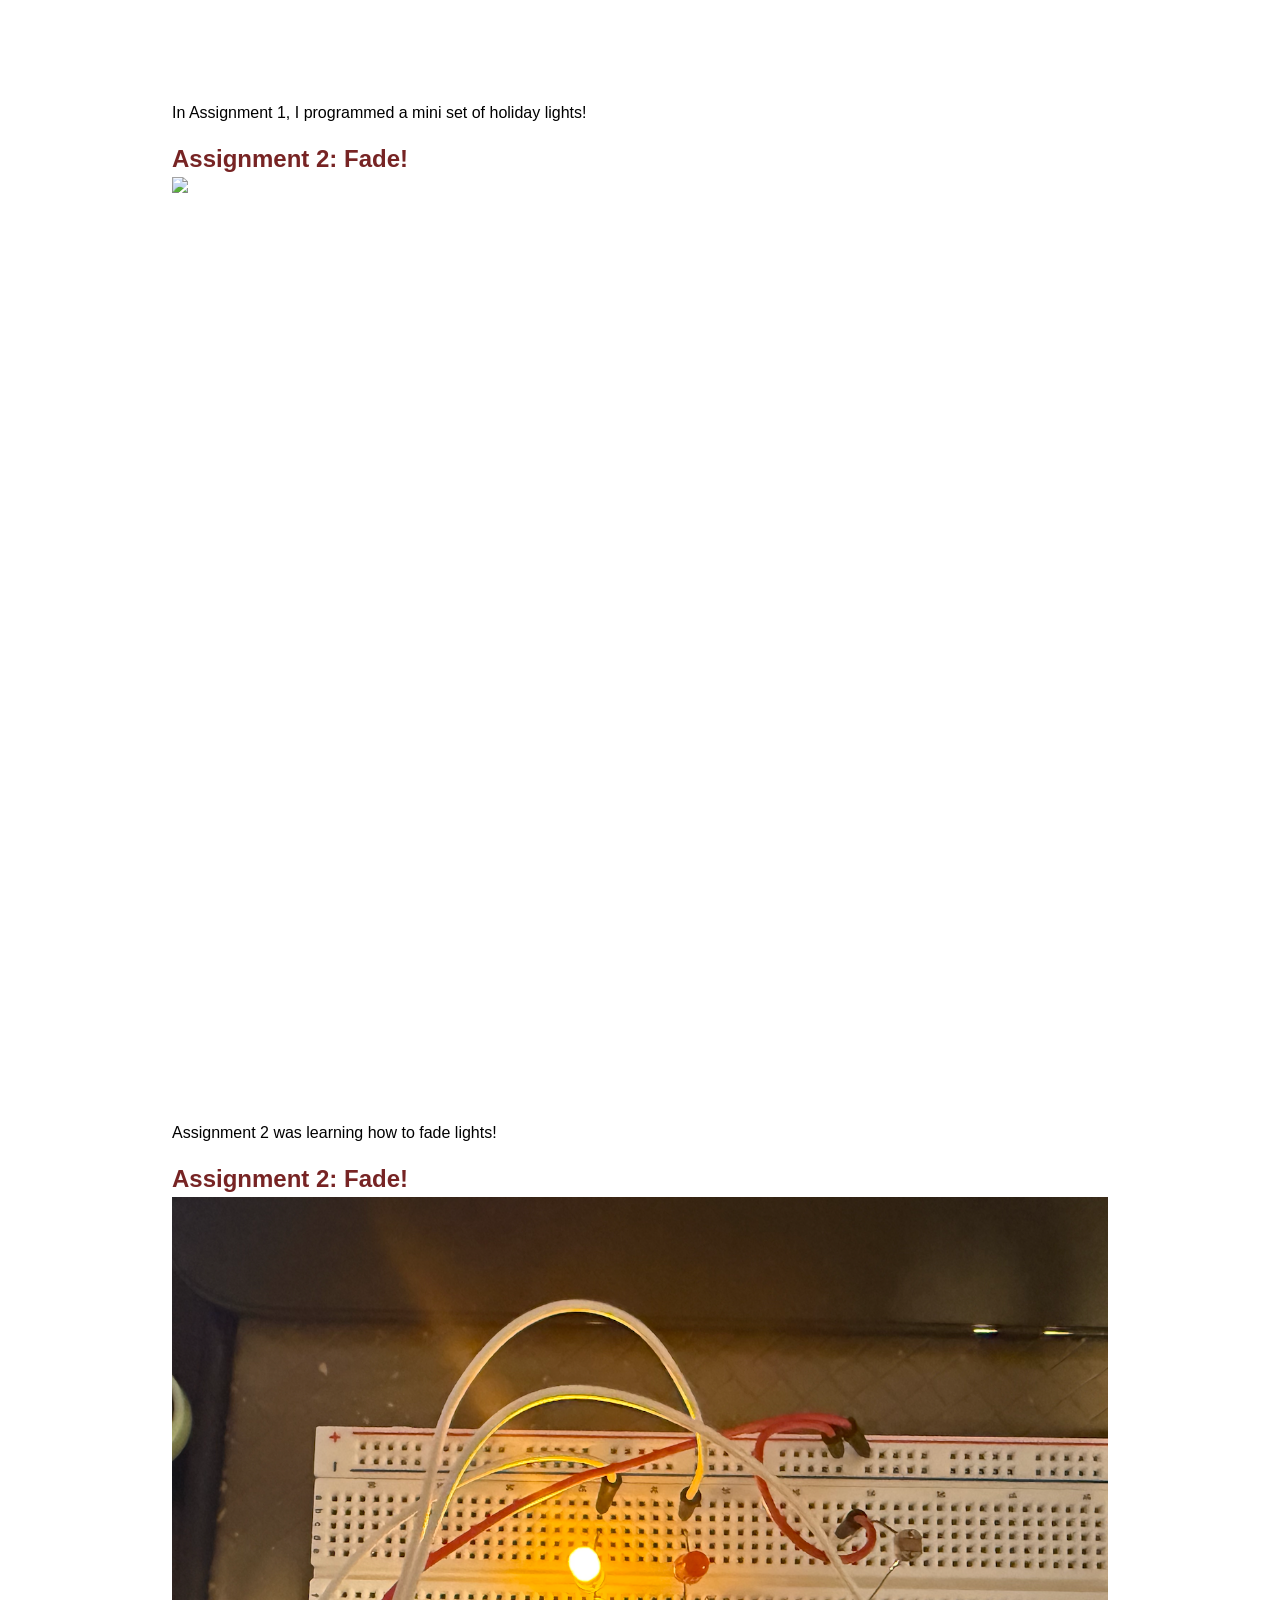
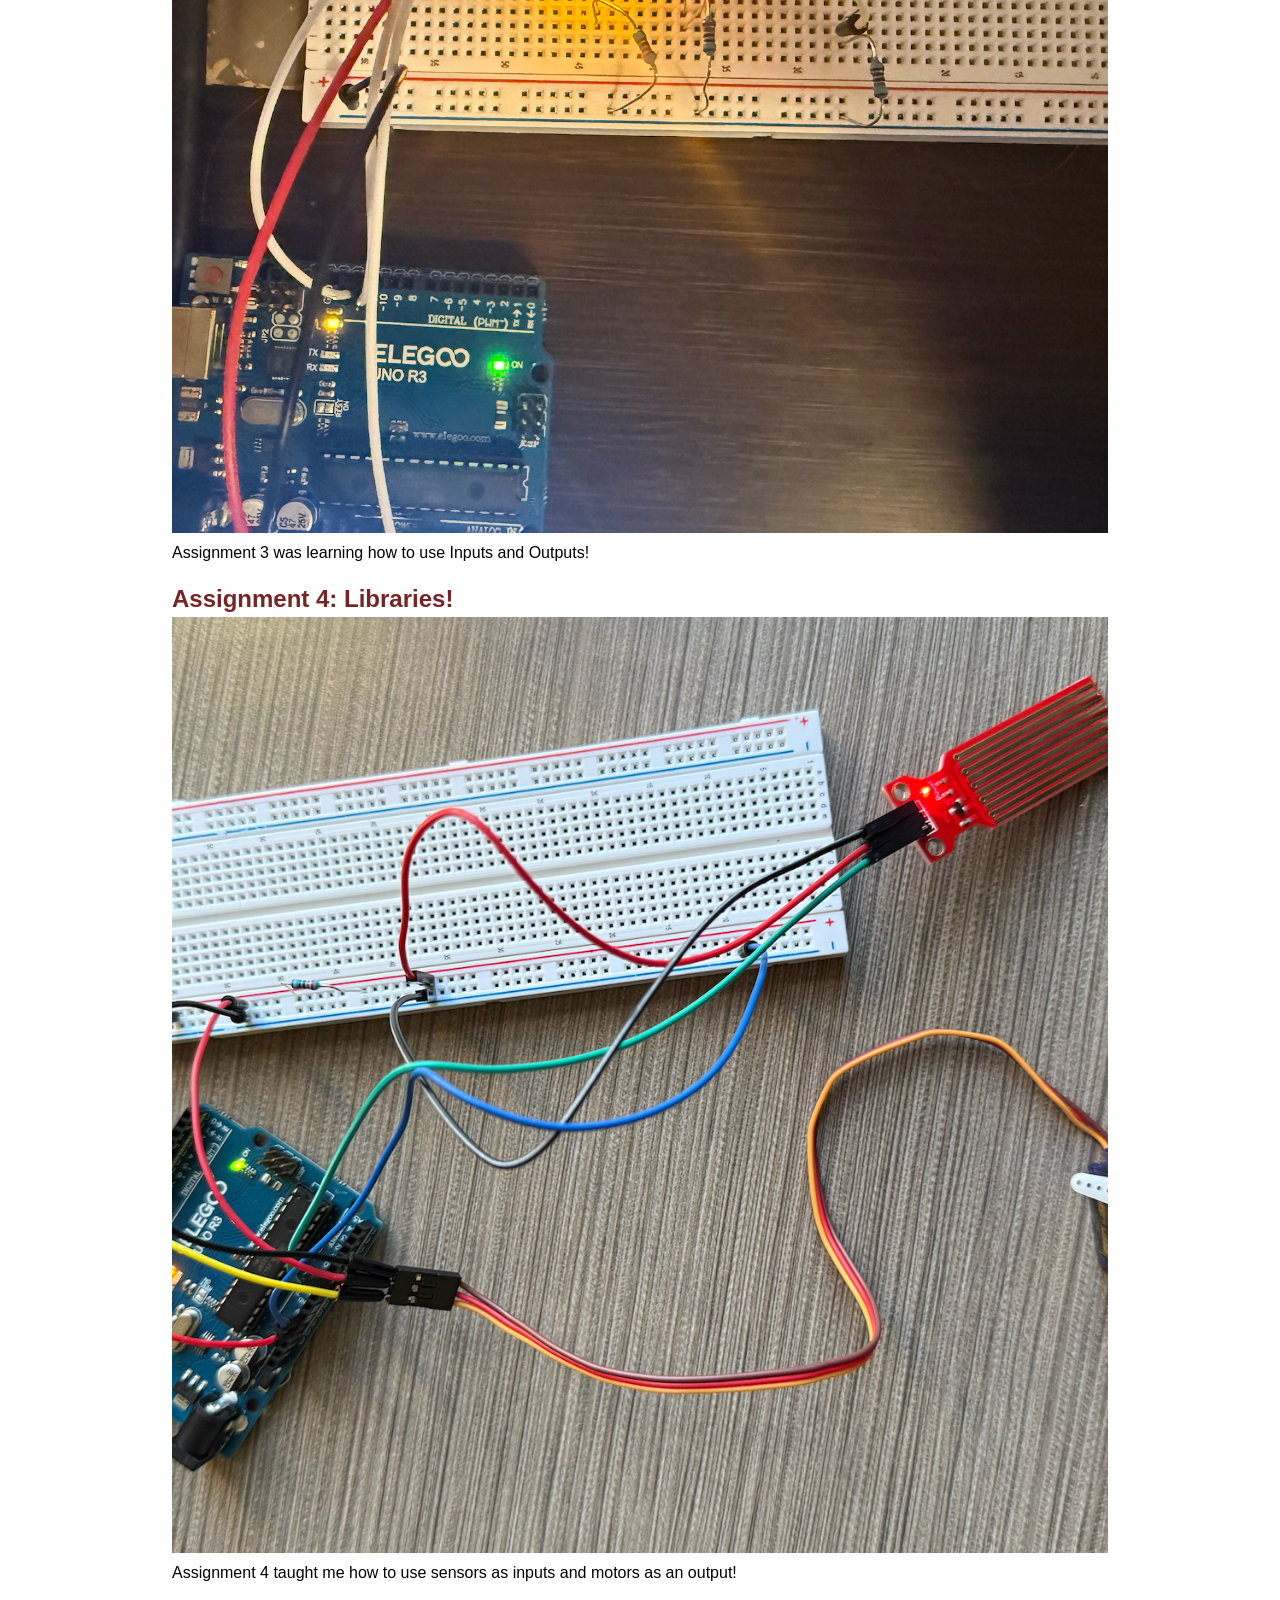
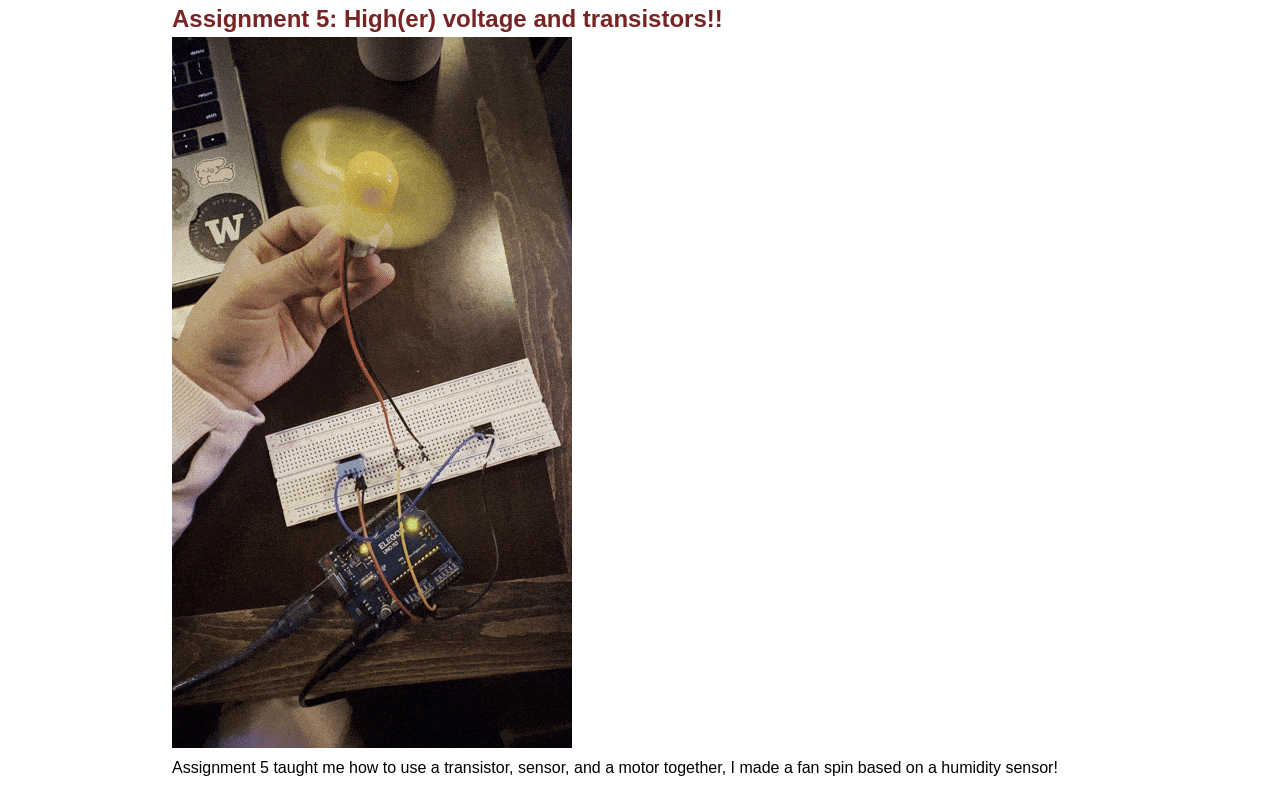
==== commit 0fbe8158: "Updated index.html" ====
--- a/docs/index.html
+++ b/docs/index.html
@@ -56,6 +56,16 @@
       </div>
 
 
+
+      <div class="assignment">
+        <a href="a5.html">
+          <h2>Assignment 5: High(er) voltage and transistors!!</h2>
+          <img src="A5.gif" />
+        </a>
+        <p>Assignment 5 taught me how to use a transistor, sensor, and a motor together, I made a fan spin based on a humidity sensor!</p>
+      </div>
+
+
   
     </div>
   </body>
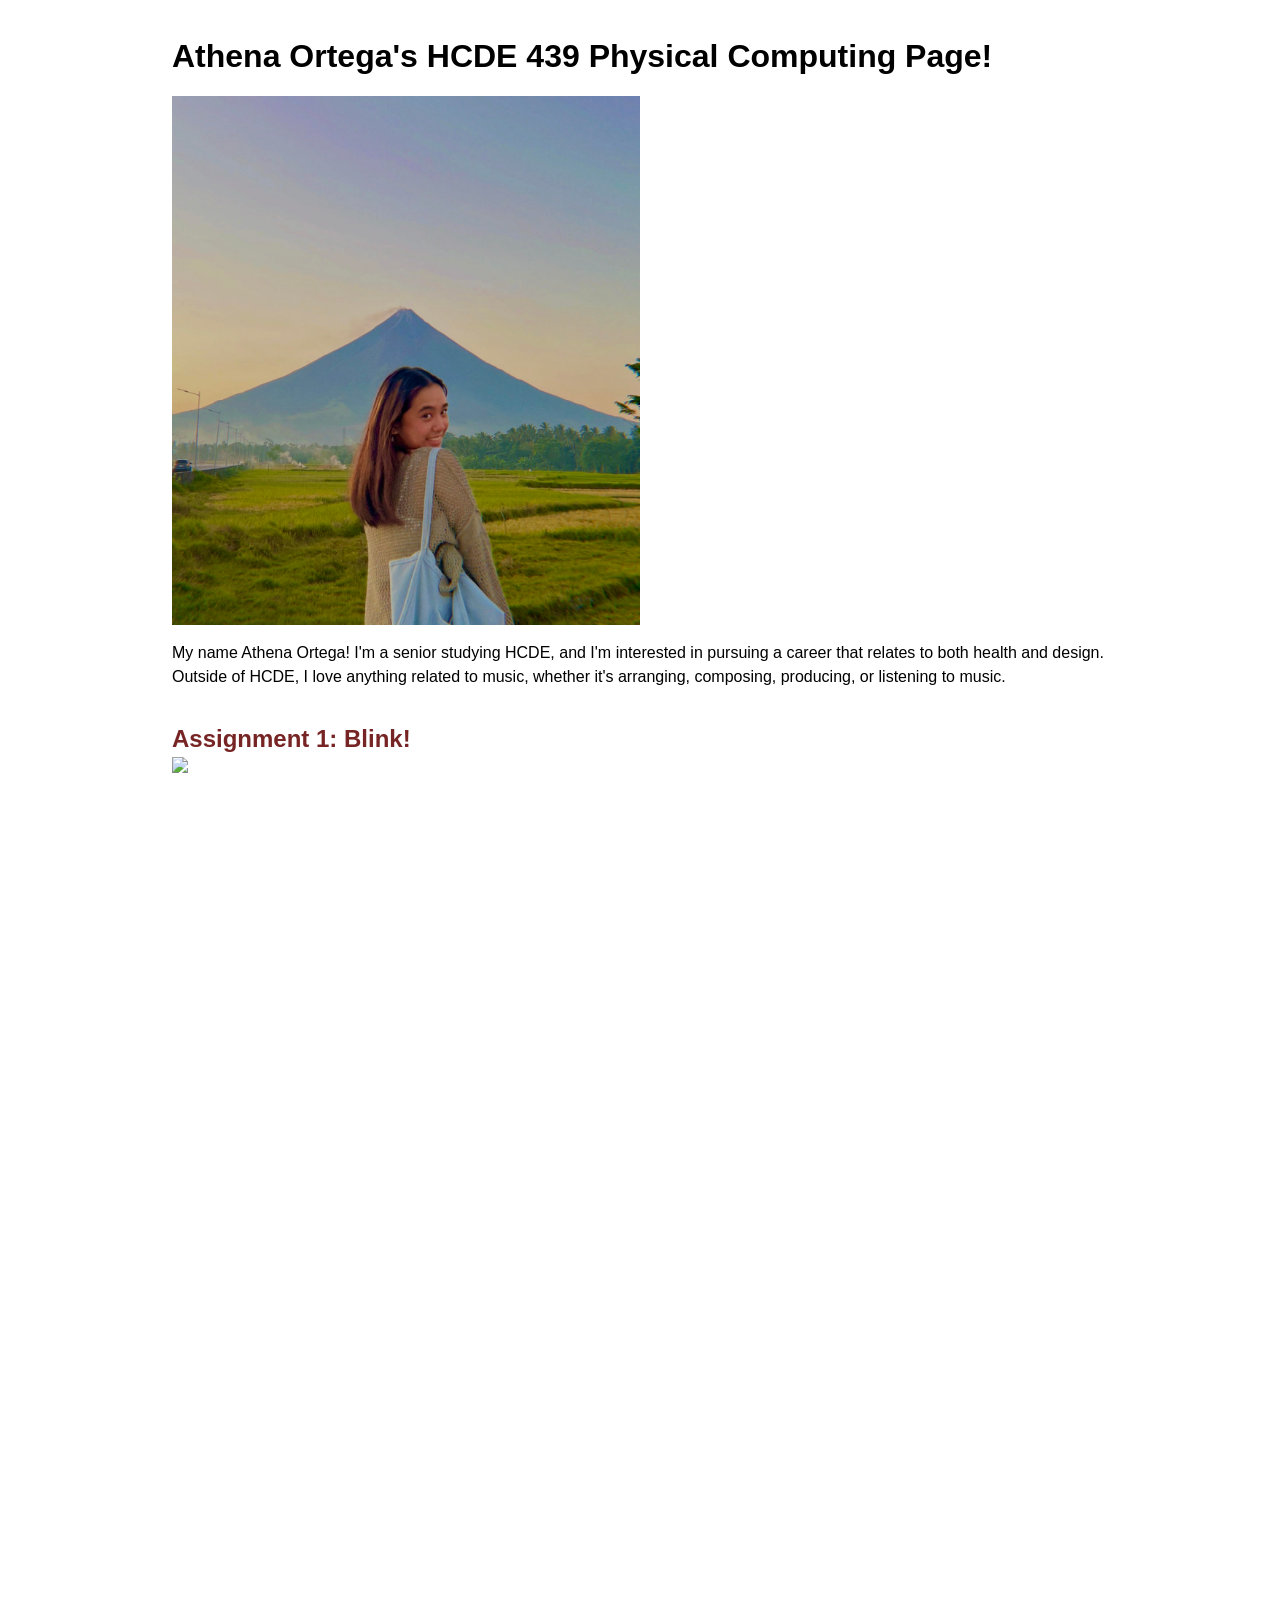
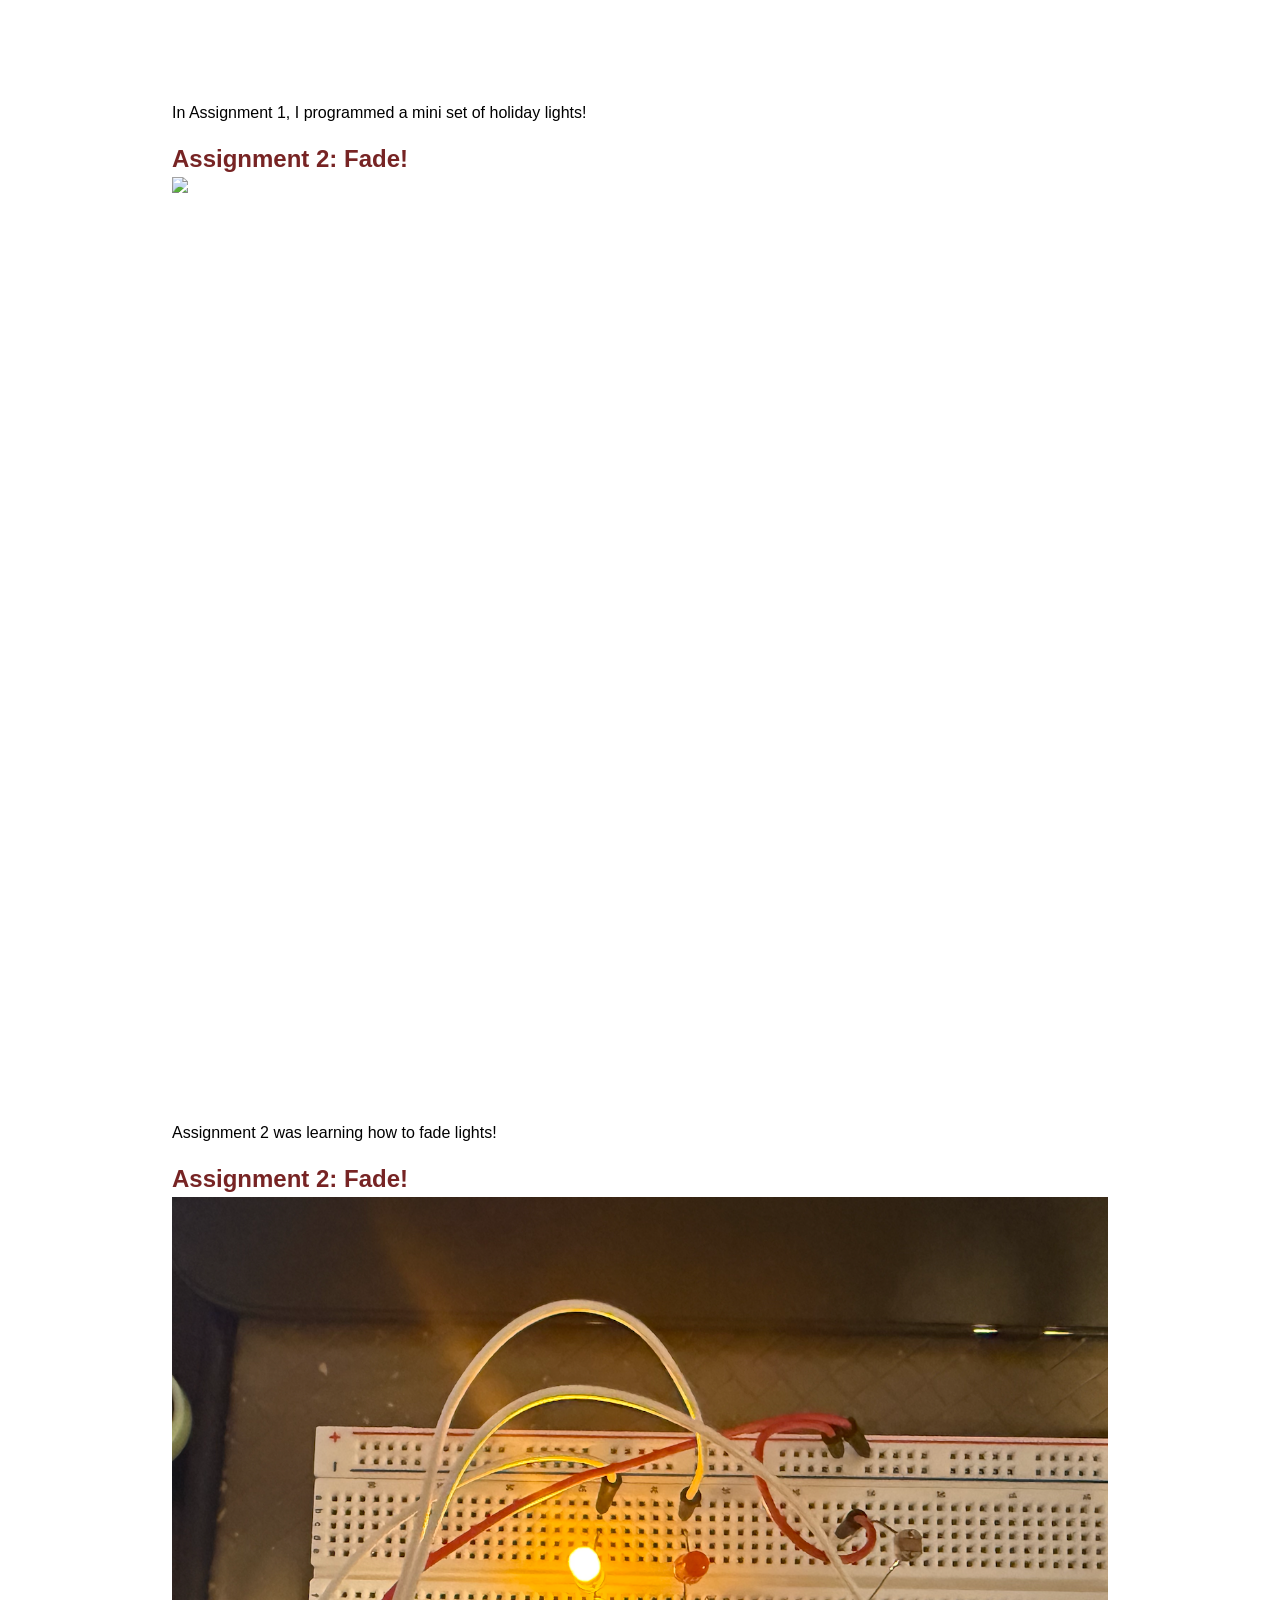
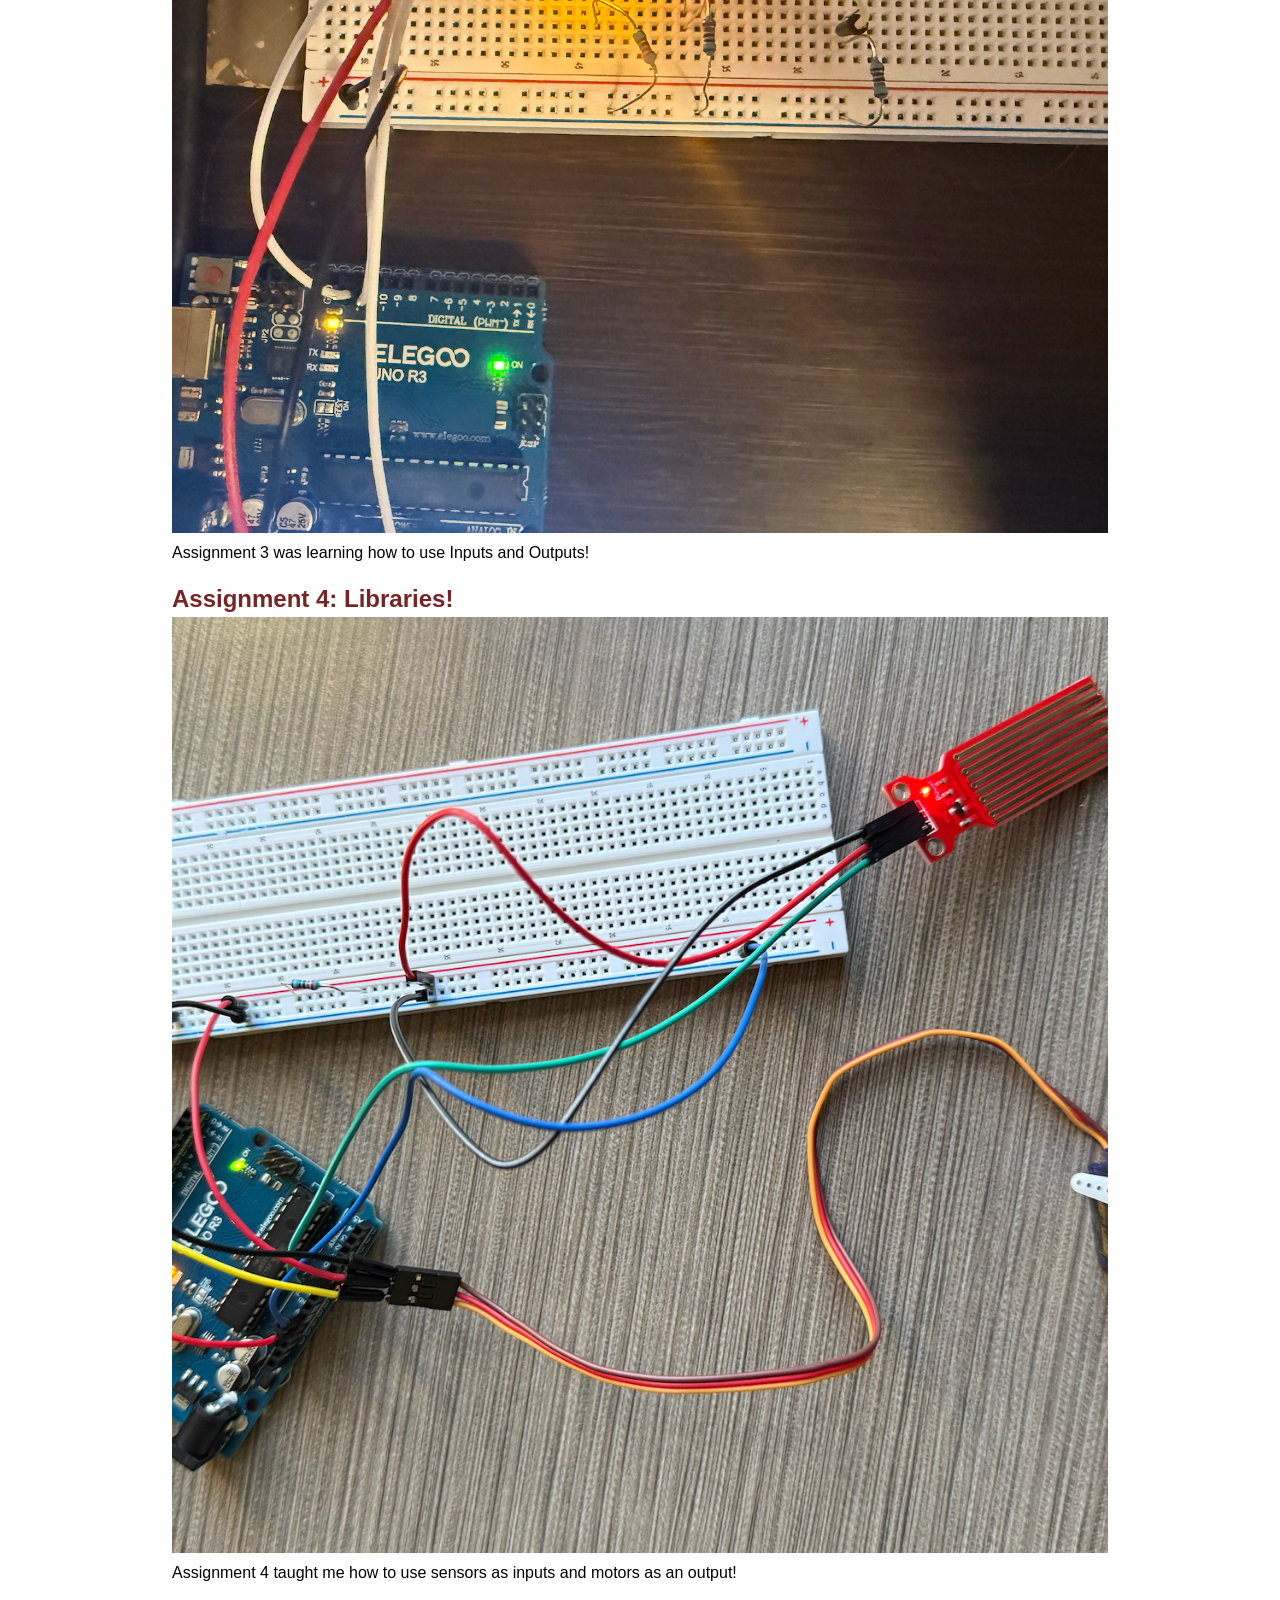
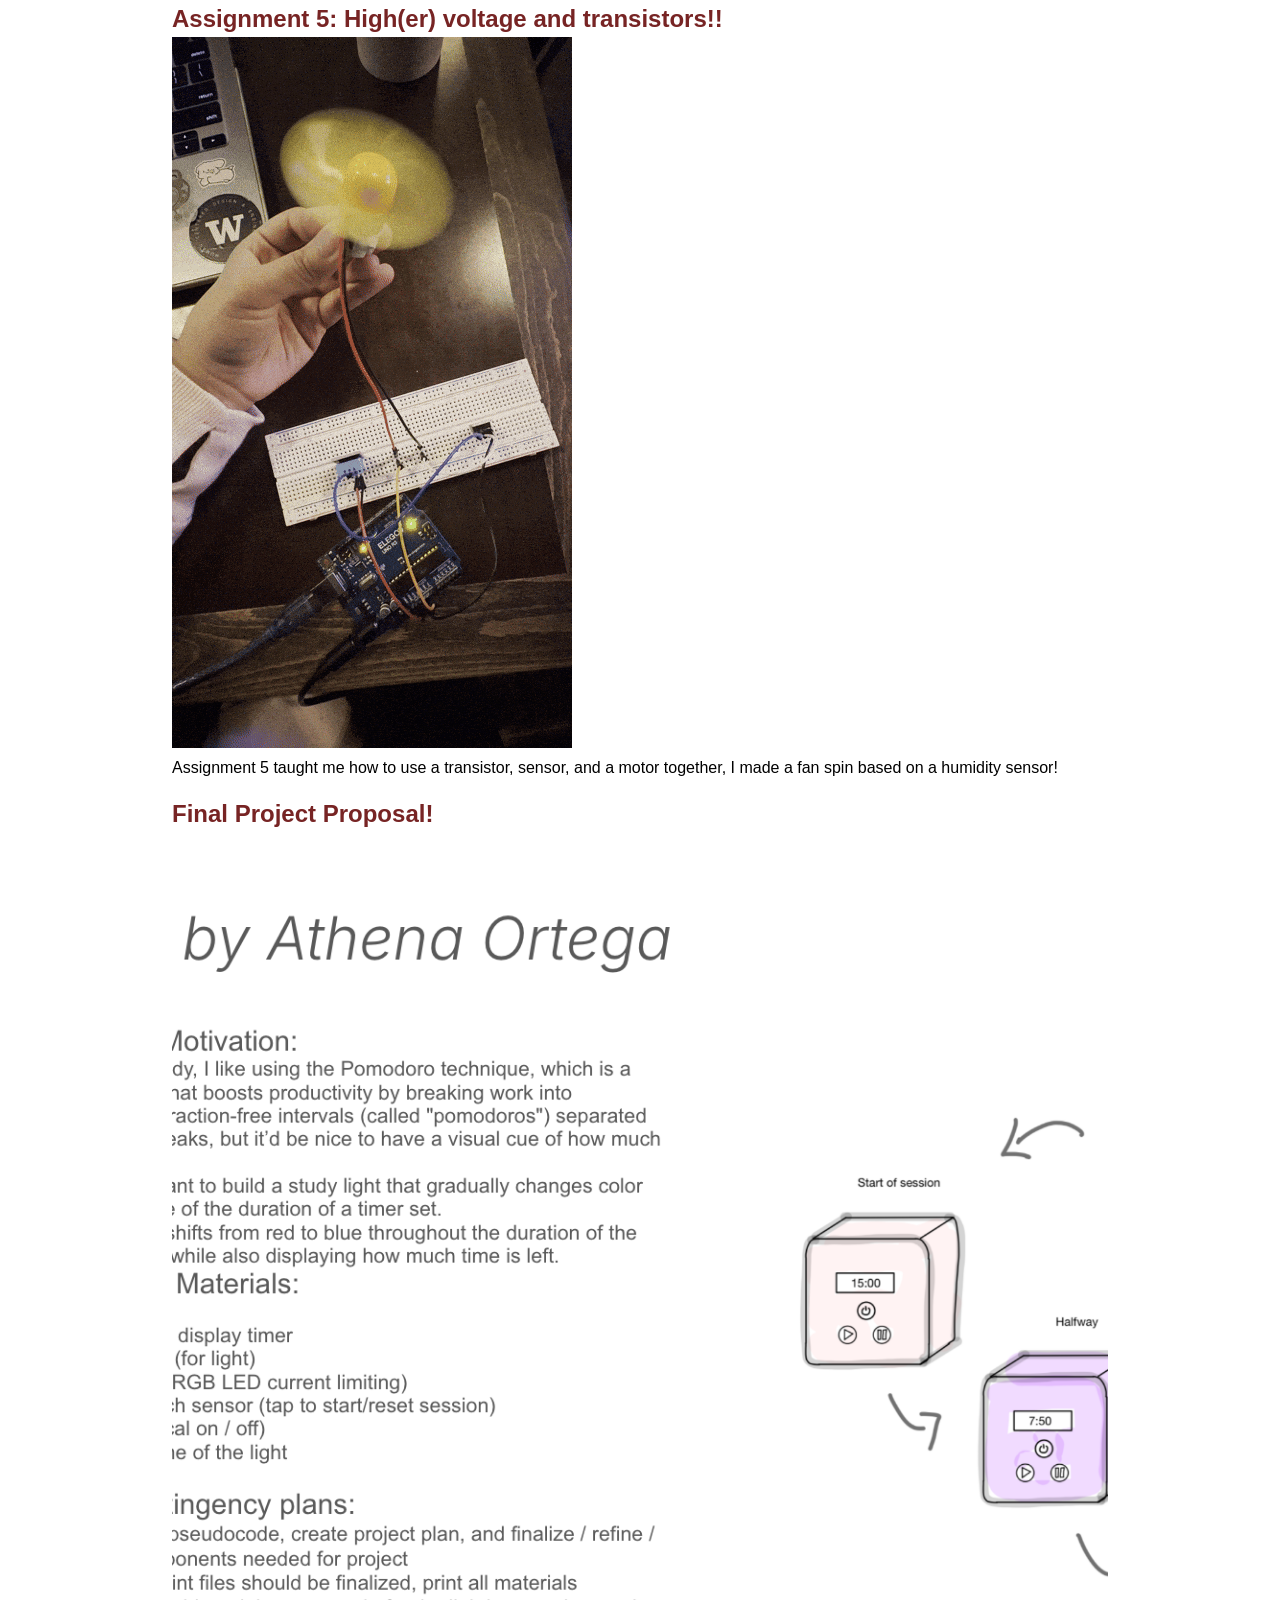
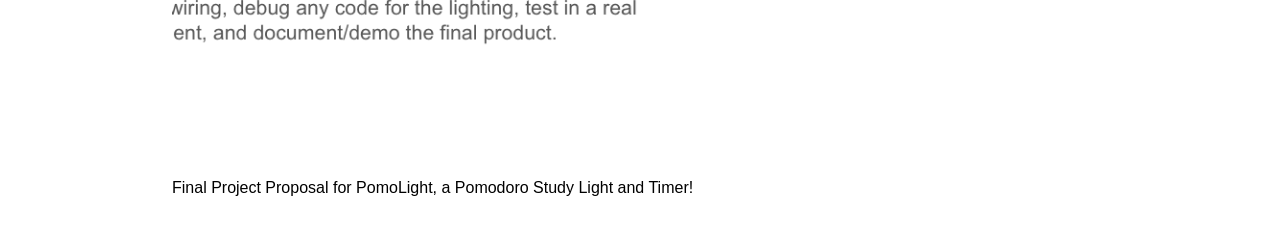
==== commit 8a593337: "Updated changes for Final Project Proposal" ====
--- a/docs/index.html
+++ b/docs/index.html
@@ -66,6 +66,14 @@
       </div>
 
 
+      <div class="assignment">
+        <a href="proposal.html">
+          <h2>Final Project Proposal!</h2>
+          <img src="screenshot.png" />
+        </a>
+        <p>Final Project Proposal for PomoLight, a Pomodoro Study Light and Timer!</p>
+      </div>
+
   
     </div>
   </body>
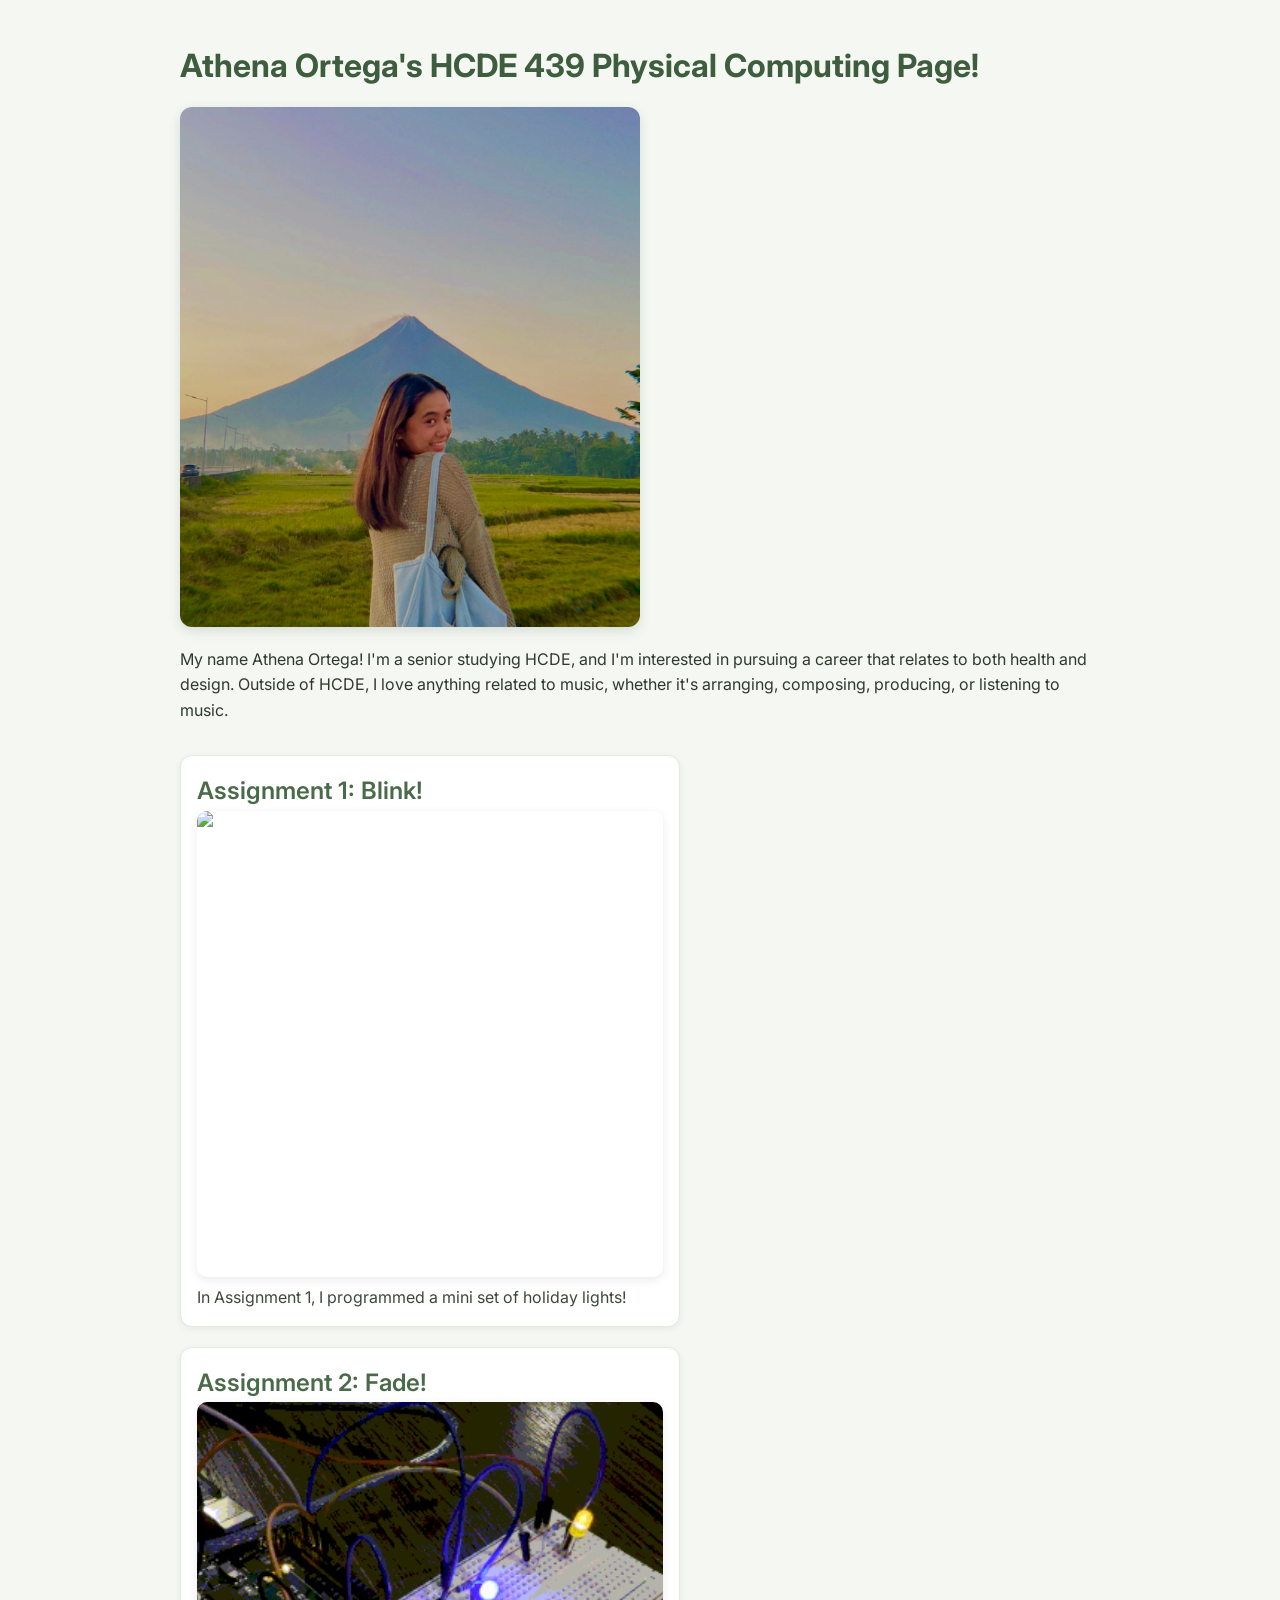
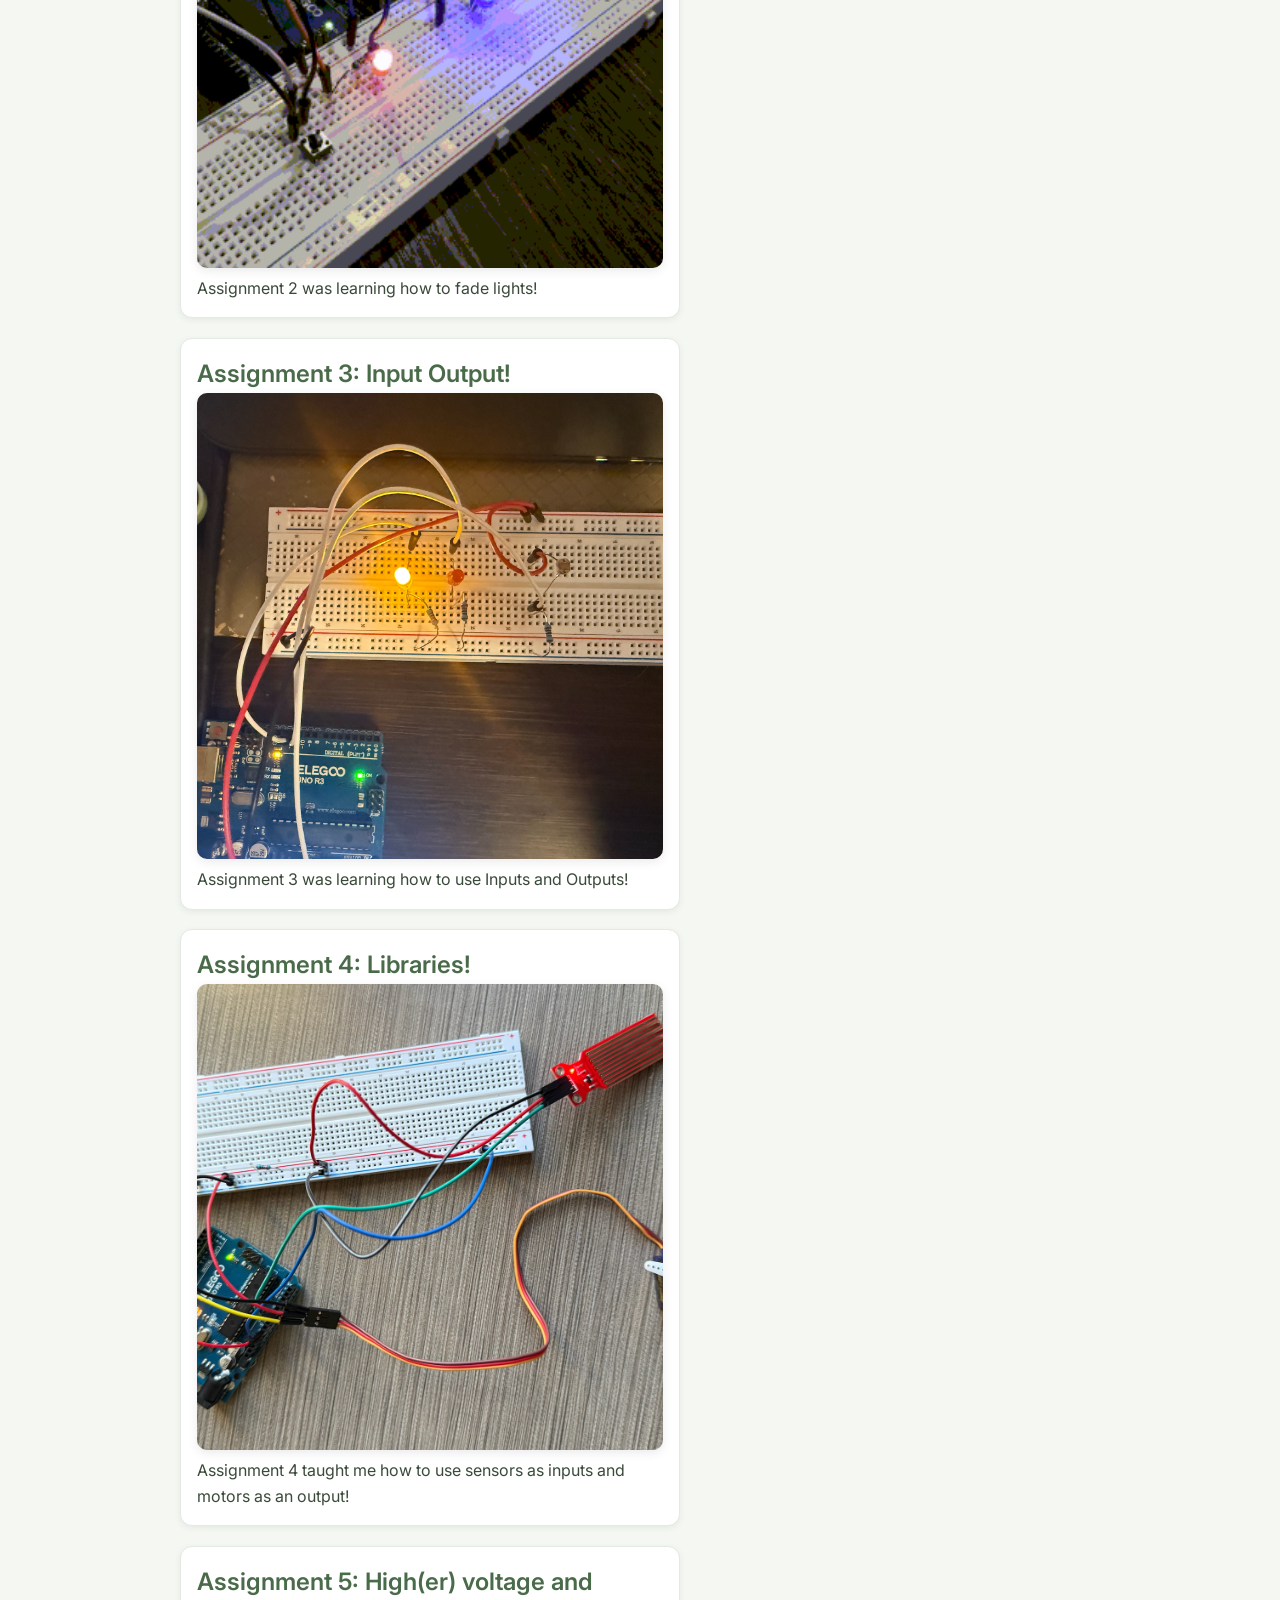
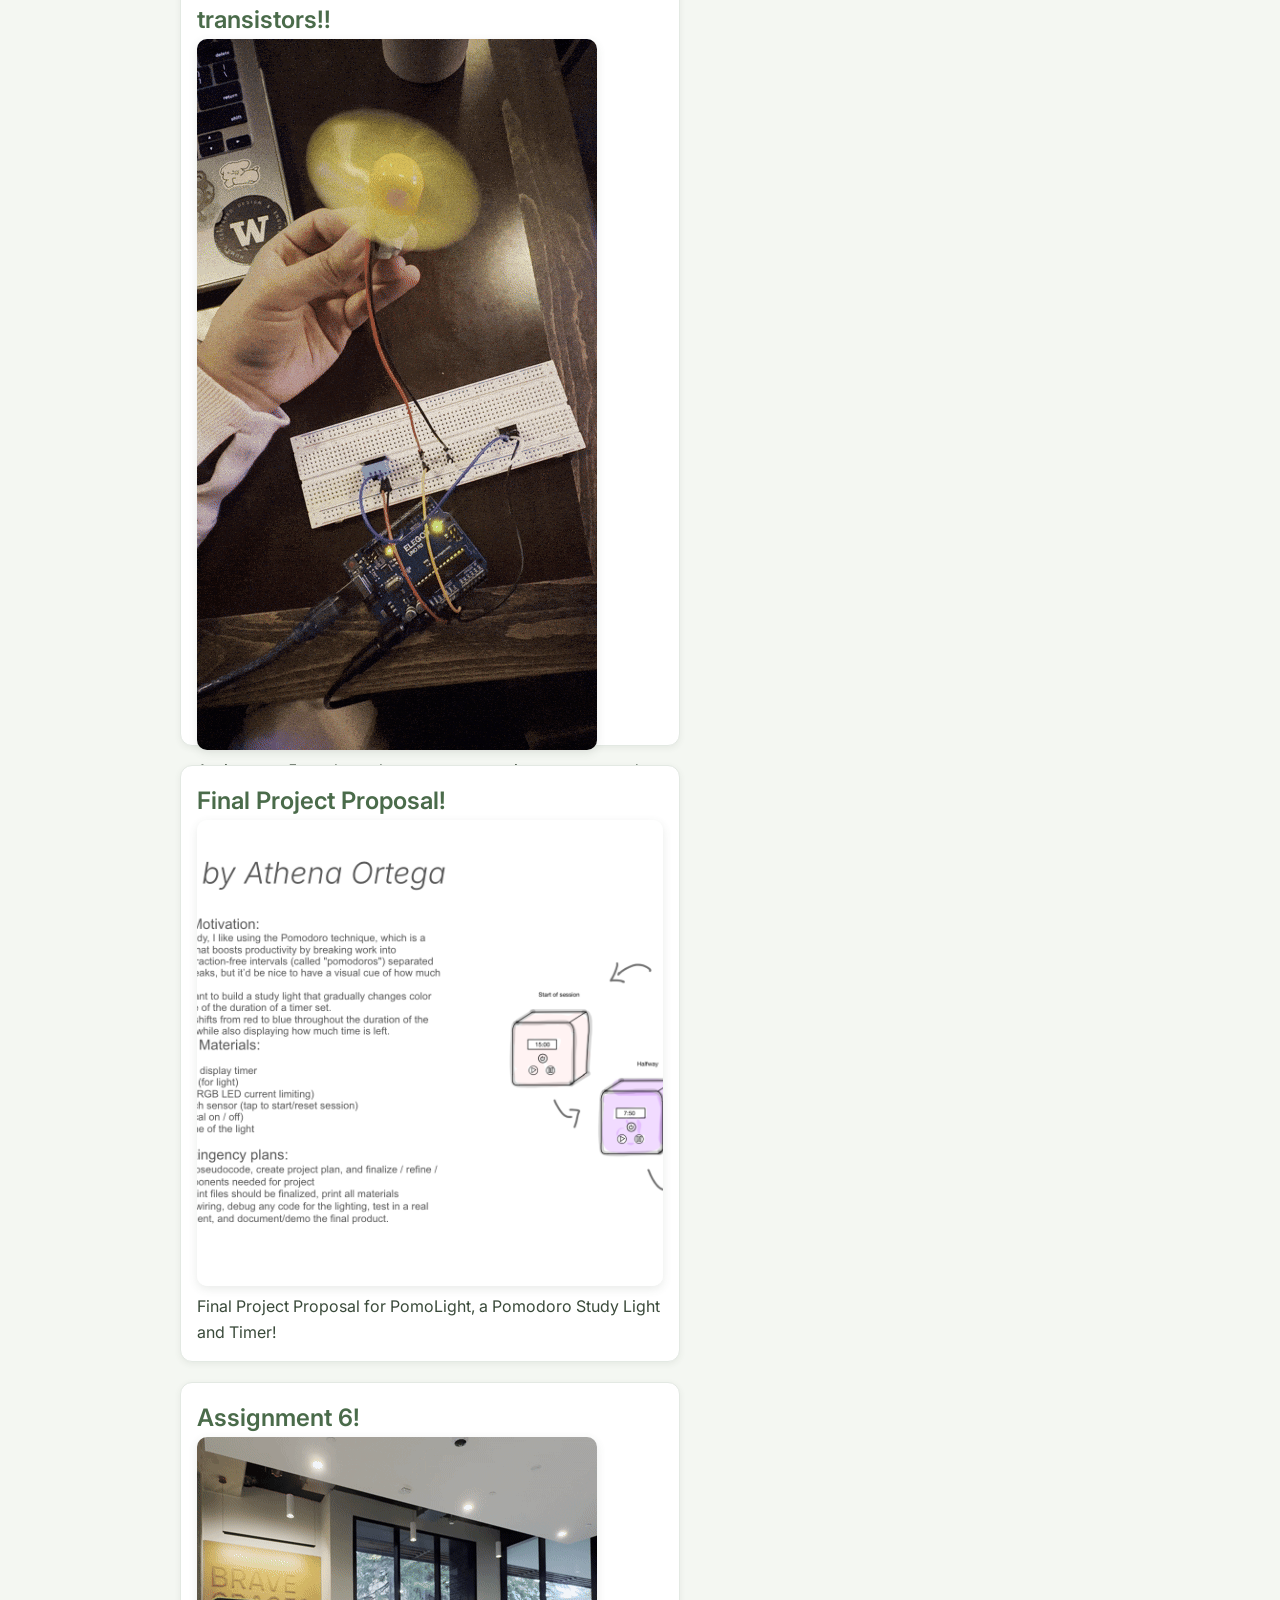
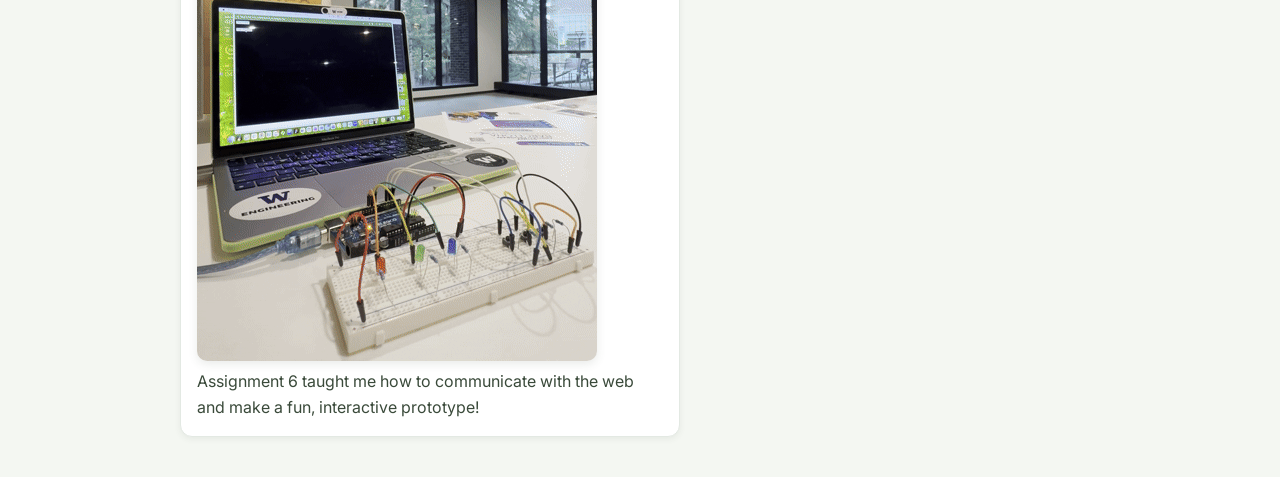
==== commit bb9ceebf: "Uploaded A6 files." ====
--- a/docs/index.html
+++ b/docs/index.html
@@ -33,14 +33,14 @@
       <div class="assignment">
         <a href="a2.html">
           <h2>Assignment 2: Fade!</h2>
-          <img src="red-panda.jpg" />
+          <img src="A2_Fade_Compressed_Final.gif" />
         </a>
         <p>Assignment 2 was learning how to fade lights!</p>
       </div>
 
       <div class="assignment">
-        <a href="a2.html">
-          <h2>Assignment 2: Fade!</h2>
+        <a href="a3.html">
+          <h2>Assignment 3: Input Output!</h2>
           <img src="A3_Overview_Photo_Final.png" />
         </a>
         <p>Assignment 3 was learning how to use Inputs and Outputs!</p>
@@ -74,7 +74,16 @@
         <p>Final Project Proposal for PomoLight, a Pomodoro Study Light and Timer!</p>
       </div>
 
+
   
+      <div class="assignment">
+        <a href="A6.html">
+          <h2>Assignment 6!</h2>
+          <img src="A6_Final.gif" />
+        </a>
+        <p>Assignment 6 taught me how to communicate with the web and make a fun, interactive prototype!</p>
+      </div>
+
     </div>
   </body>
 </html>
--- a/docs/style.css
+++ b/docs/style.css
@@ -1,4 +1,4 @@
-@import url("https://fonts.googleapis.com/css2?family=Inter:wght@100;200;300;400;500;600;700;800;900&display=swap");
+@import url("https://fonts.googleapis.com/css2?family=Inter:wght@300;400;500;600;700&display=swap");
 
 *,
 *::before,
@@ -21,60 +21,85 @@
 
 body {
   font-family: "Inter", sans-serif;
-  line-height: 1.5;
+  line-height: 1.6;
   -webkit-font-smoothing: antialiased;
   max-width: 1000px;
-  padding: 2em;
+  padding: 2.5em;
   margin: auto;
+
+  /* Cozy matcha vibes */
+  background: #f4f7f2; /* soft green-tinted off‑white */
+  color: #2f3a2f; /* deep earthy green */
 }
 
 h1 {
-  font-weight: 800;
+  font-weight: 700;
+  color: #3e5c3e; /* matcha-strong green */
 }
 
 h2 {
-  font-weight: 700;
+  font-weight: 600;
+  color: #4a6b4a;
 }
 
 .header {
   display: flex;
   flex-direction: column;
-  gap: 1em;
+  gap: 1.2em;
   margin-top: 1em;
 }
 
 .header img {
   width: 50%;
   object-fit: cover;
-}
-
-body {
-  column-count: 1;
-  font-family: Arial, sans-serif;
+  border-radius: 12px;
+  box-shadow: 0 4px 12px rgba(60, 80, 60, 0.15);
 }
 
 .grid {
   display: grid;
   grid-template-columns: 1fr;
-  gap: 1em;
+  gap: 1.2em;
   margin-top: 2em;
 }
 
+/* Links with cozy matcha accents */
 .assignment a {
-  color: #772424;
+  color: #5c7f5c;
   text-decoration: none;
+  font-weight: 500;
+  transition: color 0.2s ease;
 }
 
 .assignment a:hover {
-  color: #f06;
+  color: #8fbf8f; /* lighter matcha highlight */
 }
 
 .assignment img {
   aspect-ratio: 1;
   object-fit: cover;
+  border-radius: 10px;
+  box-shadow: 0 3px 10px rgba(70, 90, 70, 0.12);
 }
 
 .assignment p {
   margin-top: 0.5em;
+  color: #3a4a3a;
 }
 
+/* Optional: subtle card styling for each assignment */
+.assignment {
+  background: #ffffff;
+  padding: 1em;
+  border-radius: 12px;
+  border: 1px solid #e3e9e3;
+  box-shadow: 0 2px 6px rgba(60, 80, 60, 0.08);
+  transition: transform 0.15s ease, box-shadow 0.15s ease;
+  width: 500px;
+  max-height: 800px;
+}
+
+.assignment:hover {
+  transform: translateY(-2px);
+  box-shadow: 0 4px 12px rgba(60, 80, 60, 0.12);
+}
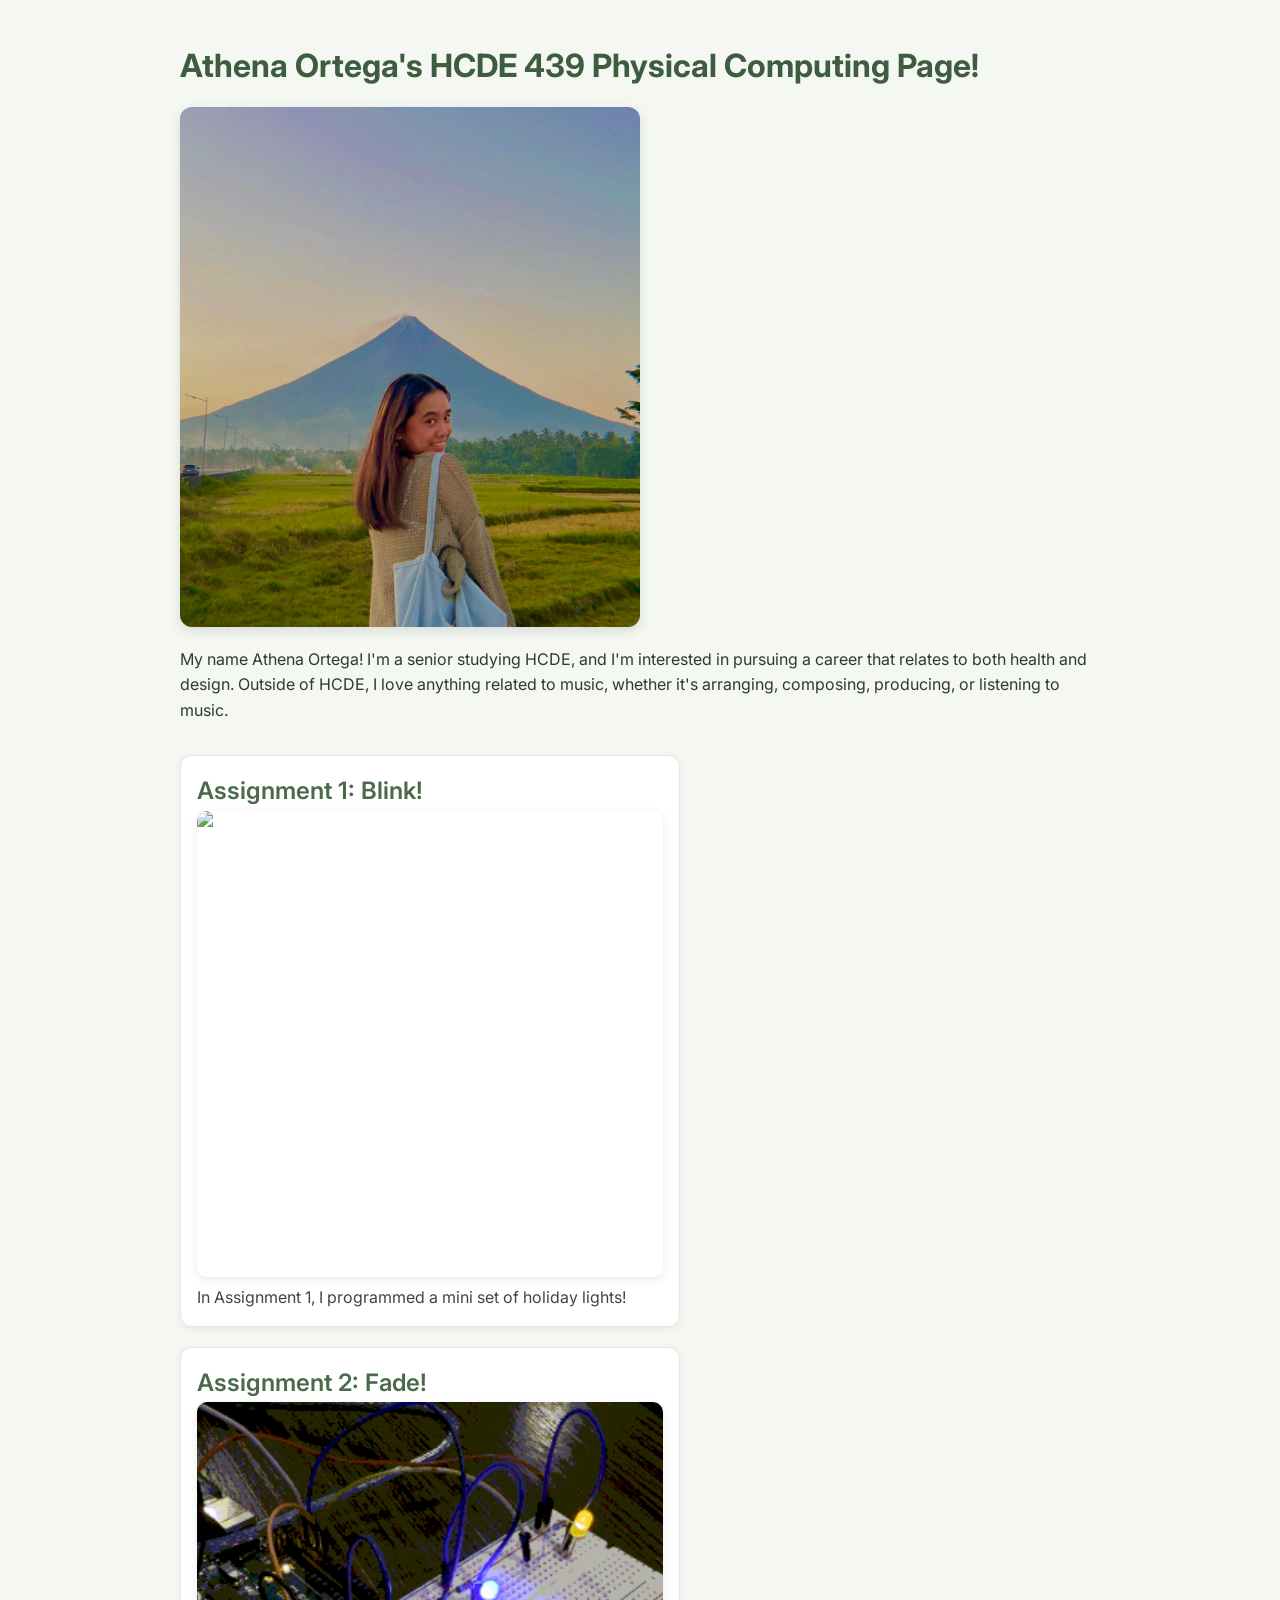
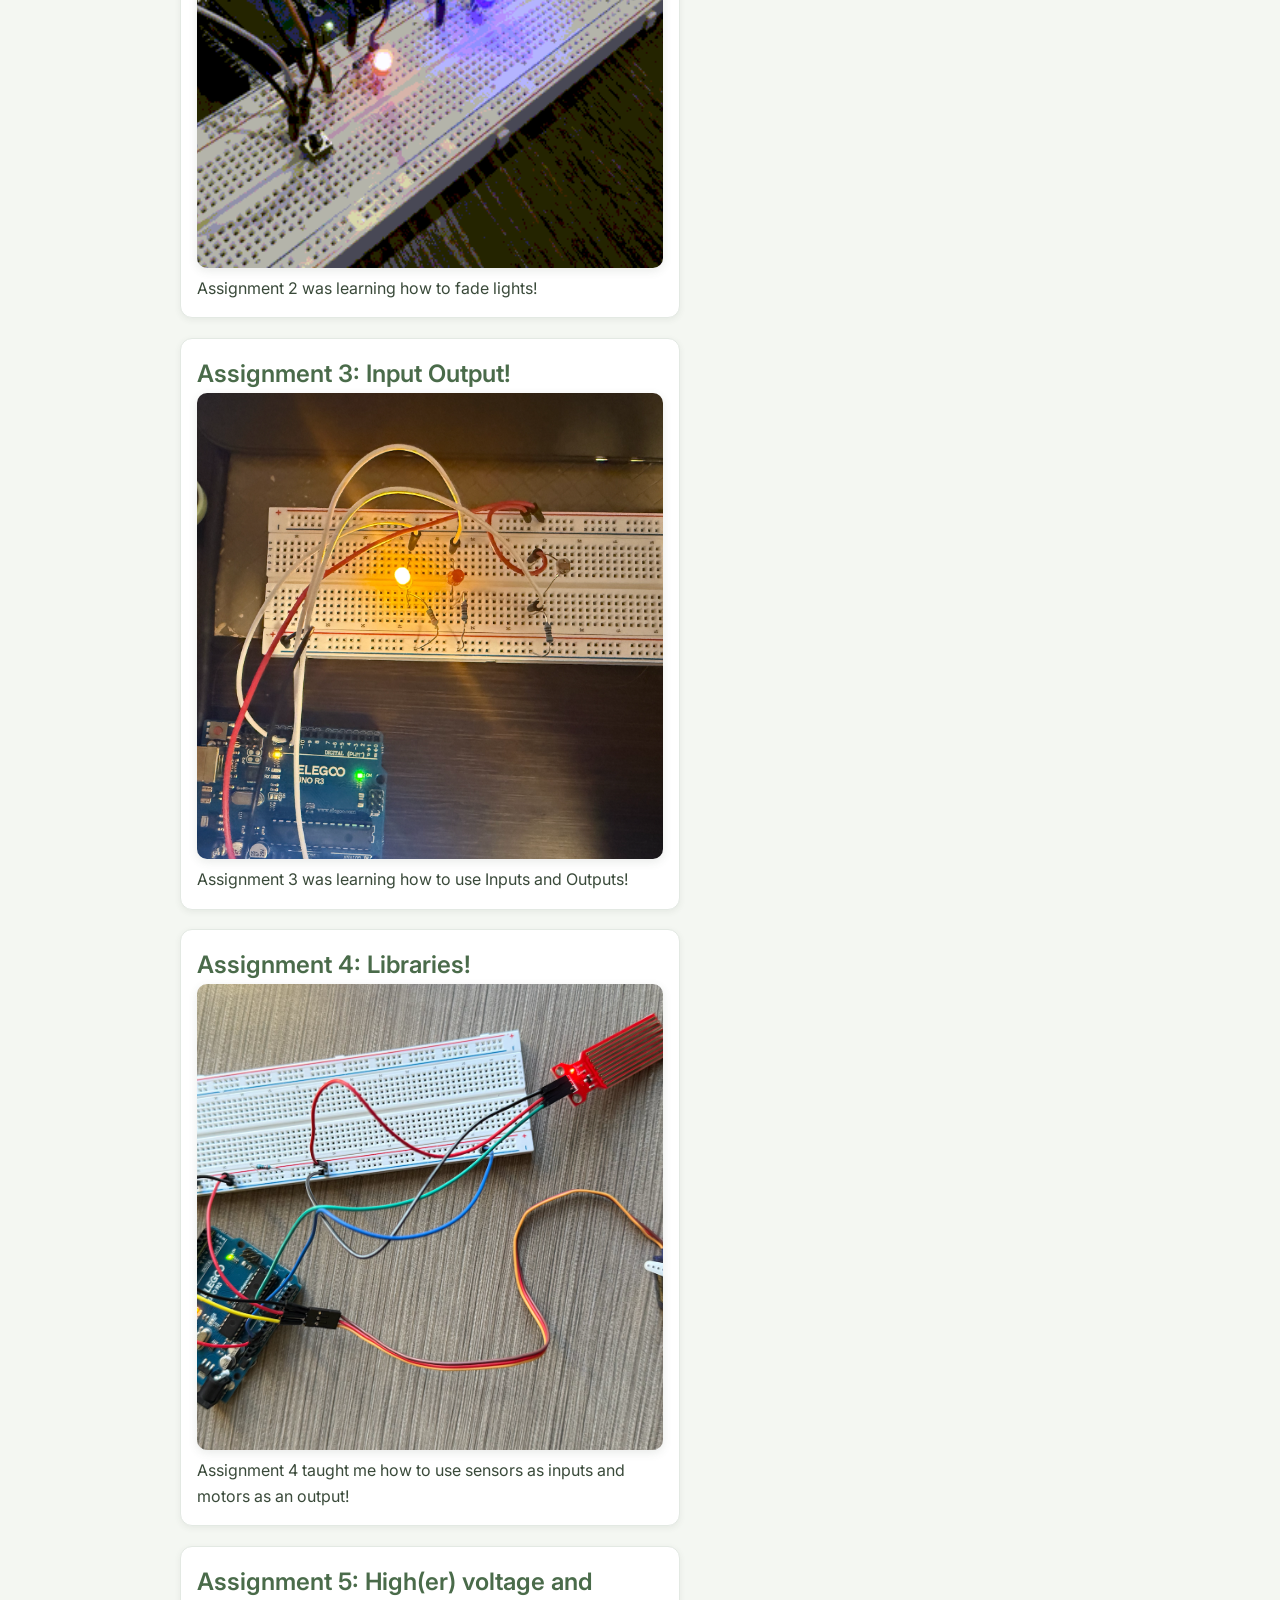
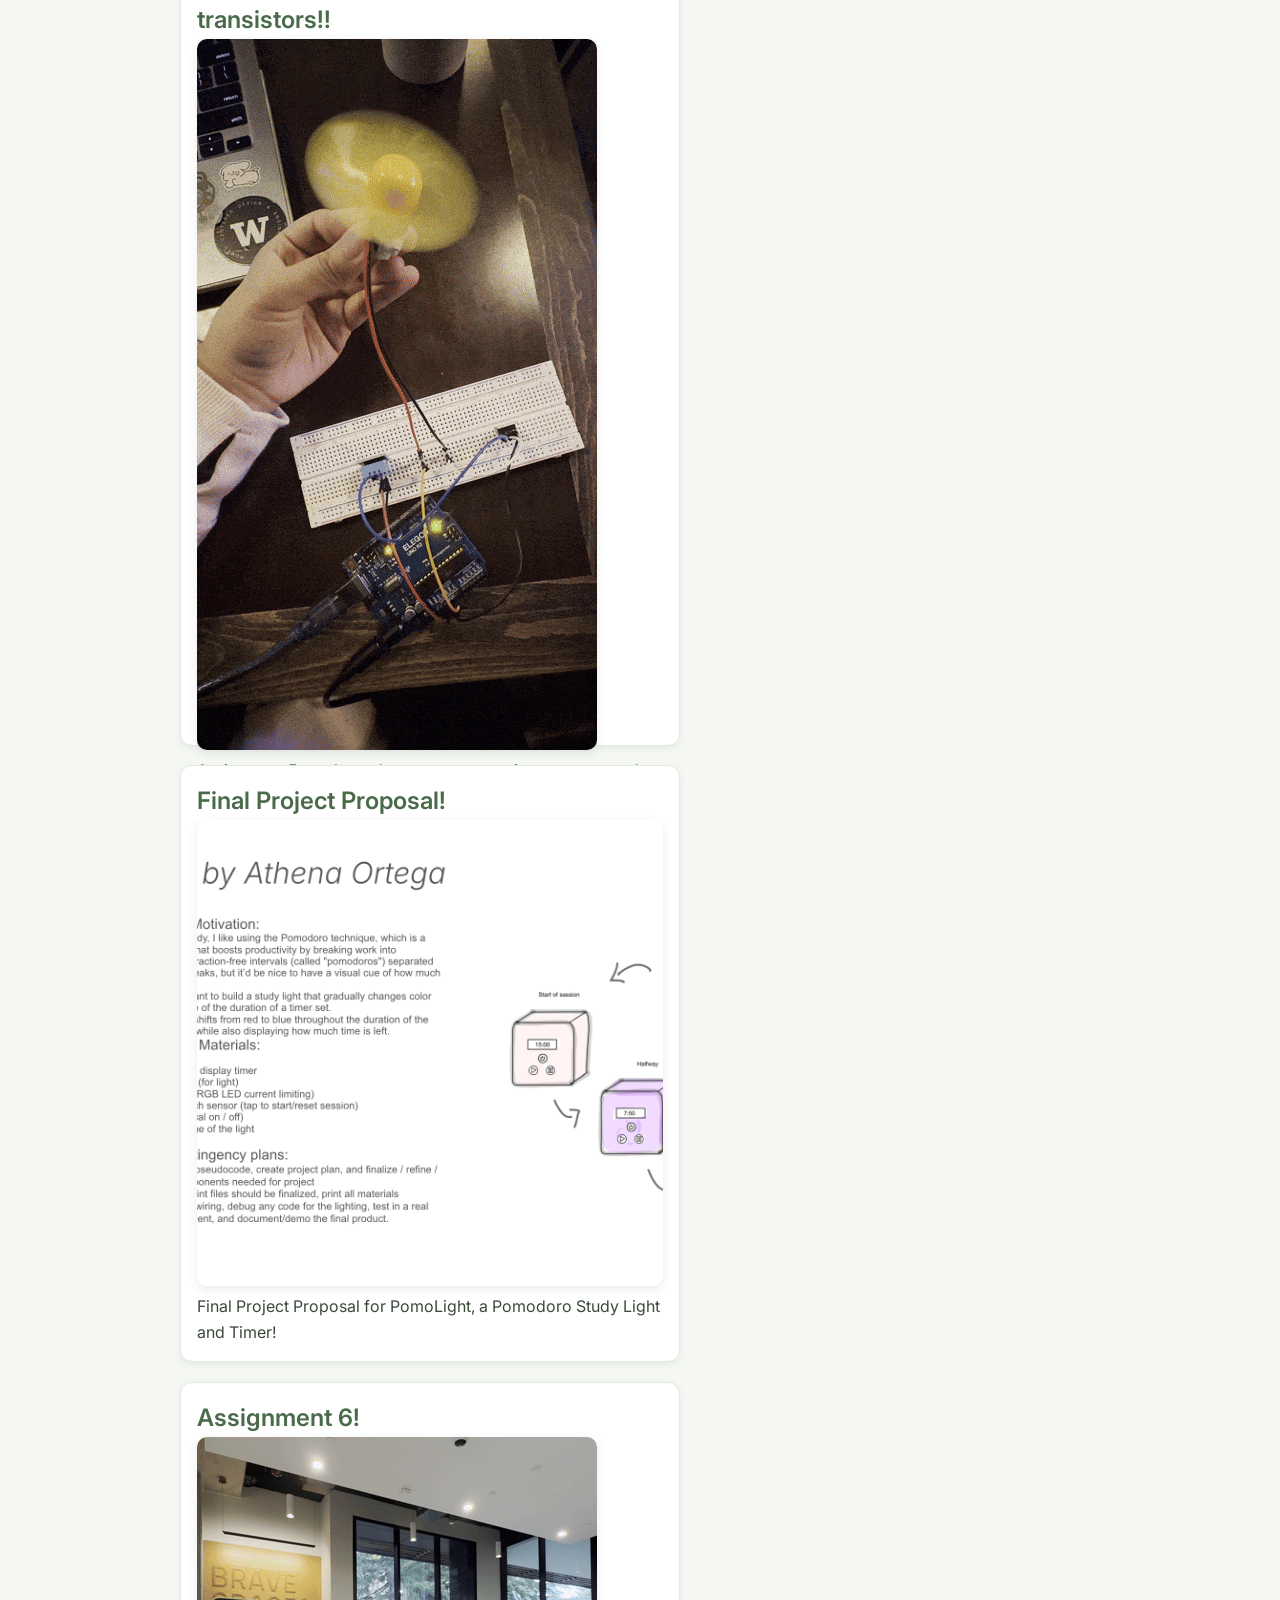
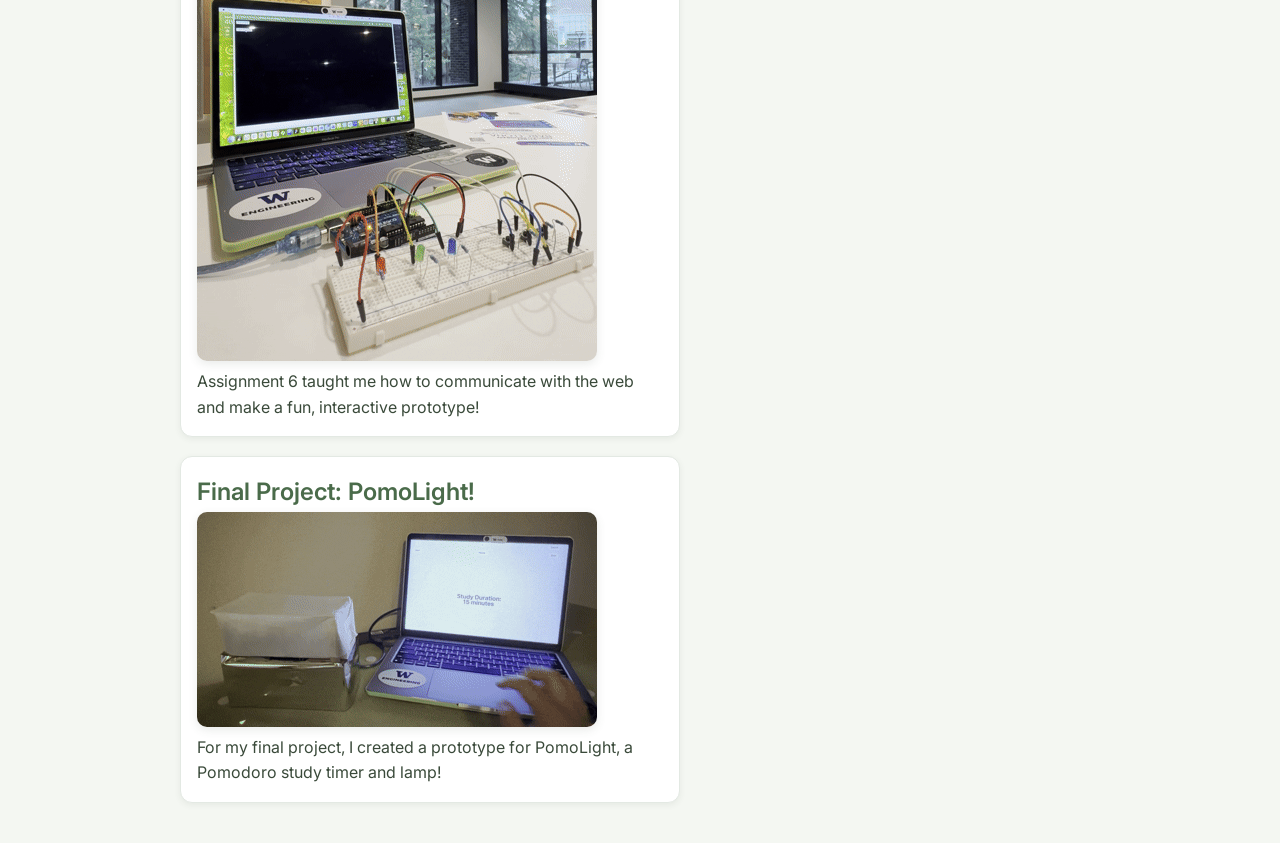
==== commit 407486e1: "Uploaded all files for Final Project." ====
--- a/docs/index.html
+++ b/docs/index.html
@@ -84,6 +84,15 @@
         <p>Assignment 6 taught me how to communicate with the web and make a fun, interactive prototype!</p>
       </div>
 
+
+      <div class="assignment">
+        <a href="A7.html">
+          <h2>Final Project: PomoLight!</h2>
+          <img src="A7.gif" />
+        </a>
+        <p>For my final project, I created a prototype for PomoLight, a Pomodoro study timer and lamp!</p>
+      </div>
+
     </div>
   </body>
 </html>
